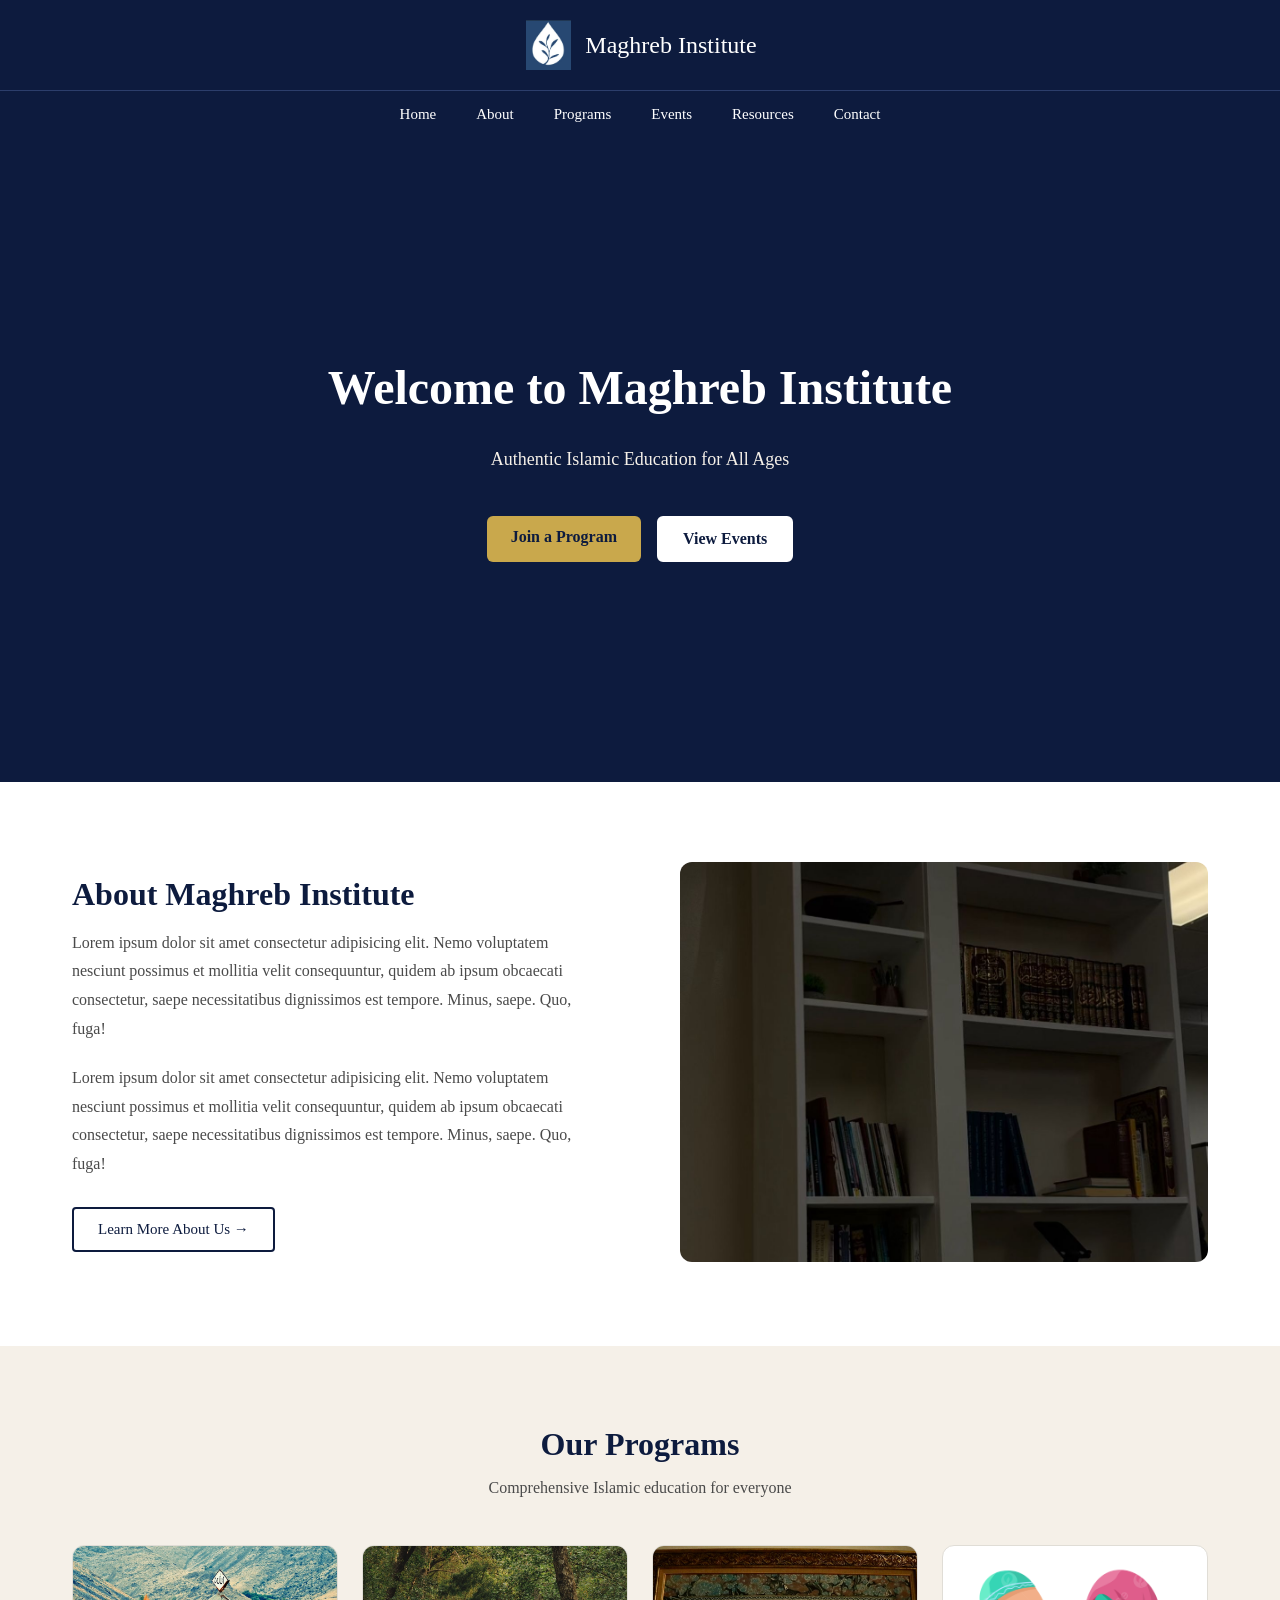
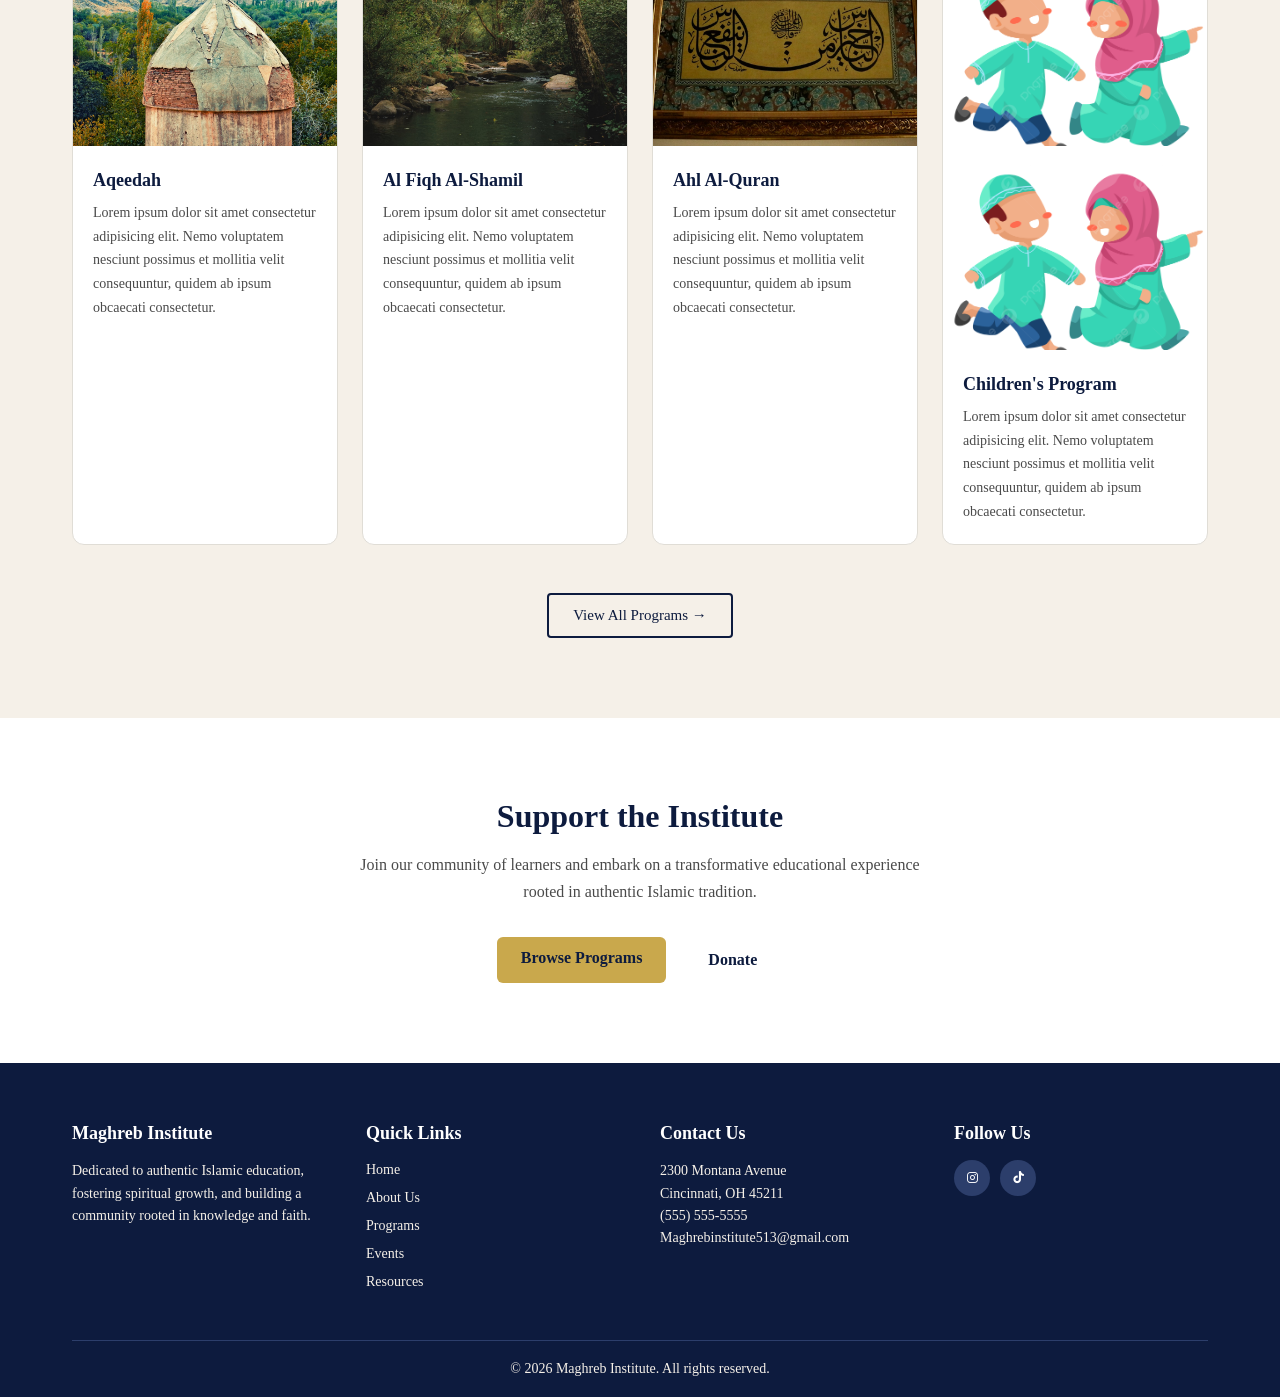
==== index.html @ 67eaa7a2 "Merge branch 'homepage' into main" ====
<!DOCTYPE html>
<html lang="en">
<head>
  <meta charset="UTF-8">
  <meta name="viewport" content="width=device-width, initial-scale=1.0">
  <title>Maghreb Institute</title>
  <link rel="stylesheet" href="css/style.css">
  <link rel="stylesheet" href="https://cdnjs.cloudflare.com/ajax/libs/font-awesome/6.5.0/css/all.min.css">
</head>
<body>
  <nav>
    <div class="nav-top">
      <img src="images/logo.png" alt="Maghreb Institute Logo">
      <span>Maghreb Institute</span>
    </div>

    <div class="nav-bottom">
      <ul class="nav-links">
        <li><a href="#">Home</a></li>
        <li><a href="#">About</a></li>
        <li><a href="#">Programs</a></li>
        <li><a href="#">Events</a></li>
        <li><a href="#">Resources</a></li>
        <li><a href="#">Contact</a></li>
        <!--<li><a href="#" class="nav-donate">Donate</a></li>-->
      </ul>
    </div>
  </nav>
  <section id="hero">
    <div class="hero-container">

      <h1>Welcome to Maghreb Institute</h1>

      <p>Authentic Islamic Education for All Ages</p>

      <div class="hero-buttons">
        <a href="#" class="btn-primary">Join a Program</a>
        <a href="#" class="btn-secondary">View Events</a>
      </div>

    </div>
  </section>
  <section id="about">
    <div class="container">
      <div class="about-content">

        <div class="about-text">
          <h2 class="section-title">About Maghreb Institute</h2>
          <p>Lorem ipsum dolor sit amet consectetur adipisicing elit. Nemo voluptatem nesciunt possimus et mollitia velit consequuntur, quidem ab ipsum obcaecati consectetur, saepe necessitatibus dignissimos est tempore. Minus, saepe. Quo, fuga!</p>

          <p>Lorem ipsum dolor sit amet consectetur adipisicing elit. Nemo voluptatem nesciunt possimus et mollitia velit consequuntur, quidem ab ipsum obcaecati consectetur, saepe necessitatibus dignissimos est tempore. Minus, saepe. Quo, fuga!</p>

          <a href="#" class="btn-outline">Learn More About Us &#8594;</a>
        </div>

        <div class="about-image">
          <img src="images/aboutmagh.jpg" alt="About Maghreb Institute">
        </div>
      </div>
    </div>
  </section>
  <section id="programs">
    <div class="container">

      <div class="section-header">
        <h2 class="section-title">Our Programs</h2>
        <p class="section-subtitle">Comprehensive Islamic education for everyone</p>
      </div>

      <div class="programs-grid">

        <div class="program-card">
          <img src="images/aqeedah.jpg" alt="Aqeeda">
          <div class="program-info">
            <h3>Aqeedah</h3>
            <p>Lorem ipsum dolor sit amet consectetur adipisicing elit. Nemo voluptatem nesciunt possimus et mollitia velit consequuntur, quidem ab ipsum obcaecati consectetur.</p>
          </div>
        </div>

        <div class="program-card">
          <img src="images/fiqh.jpg" alt="Al Fiqh Al Shamil">
          <div class="program-info">
            <h3>Al Fiqh Al-Shamil</h3>
            <p>Lorem ipsum dolor sit amet consectetur adipisicing elit. Nemo voluptatem nesciunt possimus et mollitia velit consequuntur, quidem ab ipsum obcaecati consectetur.</p>
          </div>
        </div>

        <div class="program-card">
          <img src="images/quran.jpg" alt="Ahl Al Quran">
          <div class="program-info">
            <h3>Ahl Al-Quran</h3>
            <p>Lorem ipsum dolor sit amet consectetur adipisicing elit. Nemo voluptatem nesciunt possimus et mollitia velit consequuntur, quidem ab ipsum obcaecati consectetur.</p>
          </div>
        </div>

        <div class="program-card">
          <img src="images/children.png" alt="Children's Program">
          <img src="images/children.jpg" alt="Children's Program">
          <div class="program-info">
            <h3>Children's Program</h3>
            <p>Lorem ipsum dolor sit amet consectetur adipisicing elit. Nemo voluptatem nesciunt possimus et mollitia velit consequuntur, quidem ab ipsum obcaecati consectetur.</p>
          </div>
        </div>

      </div>

      <div class="section-footer">
        <a href="#" class="btn-outline">View All Programs &#8594;</a>
      </div>
    </div>
  </section>
  <section id="cta">
    <div class="container">
      <h2>Support the Institute</h2>
      <p>Join our community of learners and embark on a transformative
        educational experience rooted in authentic Islamic tradition.</p>
      <div class="cta-buttons">
        <a href="#" class="btn-primary">Browse Programs</a>
        <a href="#" class="btn-secondary">Donate</a>
      </div>
    </div>
  </section>
  <footer>
      <div class="container">
        <div class="footer-grid">
          <div class="footer-col">
            <h3>Maghreb Institute</h3>
            <p>Dedicated to authentic Islamic education, fostering
            spiritual growth, and building a community rooted in
            knowledge and faith.</p>
          </div>
          <div class="footer-col">
            <h3>Quick Links</h3>
            <ul>
              <li><a href="#">Home</a></li>
              <li><a href="#">About Us</a></li>
              <li><a href="#">Programs</a></li>
              <li><a href="#">Events</a></li>
              <li><a href="#">Resources</a></li>
            </ul>
          </div>
          <div class="footer-col">
            <h3>Contact Us</h3>
            <p>2300 Montana Avenue<br>Cincinnati, OH 45211</p>
            <p>(555) 555-5555</p>
            <p>Maghrebinstitute513@gmail.com</p>
          </div>
          <div class="footer-col">
            <h3>Follow Us</h3>
            <div class="social-links">
              <a href="https://www.instagram.com/maghrebinstitute" target="_blank">
                <i class="fa-brands fa-instagram"></i>
              </a>
              <a href="https://www.tiktok.com/@maghrib.institute" target="_blank">
                <i class="fa-brands fa-tiktok"></i>
              </a>
            </div>
          </div>
        </div>
        <div class="footer-bottom">
          <p>© 2026 Maghreb Institute. All rights reserved.</p>
        </div>
      </div>
    </footer>


</body>
</html>
---- css/style.css ----
:root {
    --navy:  #0D1B3E;
    --navy-mid: #2C3E6B;
    --gold: #C9A84C;
    --cream: #F5F0E8;
    --white: #FFFFFF;
    --text: #4A4A4A;
}
/* ── General Reset ── */
* {
    margin: 0;
    padding: 0;
    box-sizing: border-box;
}

body {
    margin: 0;
    font-family: Georgia, serif;
    background-color: var(--cream);
    color: var(--text);
}

/* ── Nav Bar ── */
nav {
    background-color: var(--navy);
    padding: 20px 0 0 0;
    text-align: center;
}

.nav-top {
    display: flex;
    align-items: center;
    justify-content: center;
    gap: 12px;
    margin-bottom: 20px;
}

.nav-top img {
    height: 50px;
    width: 50px;
    object-fit: contain;
}

.nav-top span {
    color: var(--white);
    font-size: 24px;
}

.nav-bottom {
    border-top: 1px solid var(--navy-mid);
    padding: 14px 0;
}

.nav-links {
    list-style: none;
    display: flex;
    justify-content: center;
    gap: 40px;
}

.nav-links a {
    color: var(--white);
    text-decoration: none;
    font-size: 15px;
}

/* ── Hero Section ── */
#hero {
    background-color: var(--navy);
    padding: 220px 32px;
    text-align: center;
}

.hero-container {
    max-width: 700px;
    margin: 0 auto;
}

#hero h1 {
    color: var(--white);
    font-size: 48px;
    margin-bottom: 24px;
    line-height: 1.3;
}

#hero p {
    color: var(--cream);
    font-size: 18px;
    line-height: 1.8;
    margin-bottom: 40px;
}

.hero-buttons {
    display: flex;
    justify-content: center;
    gap: 16px;
}

.btn-primary {
    background-color: var(--gold);
    color: var(--navy);
    padding: 14px 32px;
    text-decoration: none;
    font-size: 16px;
    font-weight: bold;
}

.btn-secondary {
    background-color: transparent;
    color: var(--white);
    padding: 14px 32px;
    text-decoration: none;
    font-size: 16px;
    border: 2px solid var(--white);
}
/* ── Reusable ── */
.container {
    max-width: 1200px;
    margin: 0 auto;
    padding: 0 32px;
}

.section-title {
    color: var(--navy);
    font-size: 32px;
    margin-bottom: 16px;
}

/* ── About Section ── */
#about {
    background-color: var(--white);
    padding: 80px 0;
}

.about-content {
    display: flex;
    align-items: center;
    gap: 80px;
}

.about-text {
    flex: 1;
}

.about-text p {
    font-size: 16px;
    line-height: 1.8;
    margin-bottom: 20px;
    color: var(--text);
}

.about-image {
    flex: 1;
}

.about-image img {
    width: 100%;
    height: 400px;
    object-fit: cover;
    border-radius: 12px;
}

.btn-outline {
    display: inline-block;
    border: 2px solid var(--navy);
    color: var(--navy);
    padding: 12px 24px;
    text-decoration: none;
    font-size: 15px;
    border-radius: 4px;
    margin-top: 8px;
}

/* ── Programs Section ── */
#programs {
    background-color: var(--cream);
    padding: 80px 0;
}

.section-header {
    text-align: center;
    margin-bottom: 48px;
}

.section-subtitle {
    color: var(--text);
    font-size: 16px;
    margin-top: 8px;
}

.programs-grid {
    display: grid;
    grid-template-columns: repeat(4, 1fr);
    gap: 24px;
}

.program-card {
    background-color: var(--white);
    border-radius: 12px;
    overflow: hidden;
    border: 1px solid #e0ddd6;
}

.program-card img {
    width: 100%;
    height: 200px;
    object-fit: cover;
}

.program-info {
    padding: 20px;
}

.program-info h3 {
    color: var(--navy);
    font-size: 18px;
    margin-bottom: 10px;
}

.program-info p {
    color: var(--text);
    font-size: 14px;
    line-height: 1.7;
}

.section-footer {
    text-align: center;
    margin-top: 40px;
}

/* ── CTA Section ── */
#cta {
    background-color: var(--white);
    text-align: center;
    padding: 80px 20px;
}

#cta h2 {
    color: var(--navy);
    font-size: 32px;
    margin-bottom: 16px;
}

#cta p {
    color: var(--text);
    max-width: 600px;
    margin: 0 auto 32px;
    line-height: 1.7;
    font-size: 16px;
}

.cta-buttons {
    display: flex;
    justify-content: center;
    gap: 16px;
}

/* Buttons */
.btn-primary {
    background-color: var(--gold);
    color: var(--navy);
    padding: 12px 24px;
    text-decoration: none;
    border-radius: 6px;
    font-weight: bold;
}

.btn-secondary {
    background-color: var(--white);
    color: var(--navy);
    padding: 12px 24px;
    text-decoration: none;
    border-radius: 6px;
    font-weight: bold;
}
/* ── Footer ── */
footer {
    background-color: var(--navy);
    color: var(--cream);
    padding: 60px 20px 20px;
}

.footer-grid {
    display: grid;
    grid-template-columns: repeat(4, 1fr);
    gap: 40px;
}

.footer-col h3 {
    color: var(--white);
    margin-bottom: 16px;
    font-size: 18px;
}

.footer-col p {
    font-size: 14px;
    line-height: 1.6;
}

.footer-col ul {
    list-style: none;
    padding: 0;
}

.footer-col ul li {
    margin-bottom: 10px;
}

.footer-col ul li a {
    color: var(--cream);
    text-decoration: none;
    font-size: 14px;
}

.footer-col ul li a:hover {
    color: var(--gold);
}

.social-links {
    display: flex;
    gap: 10px;
}

.social-links a {
    display: inline-flex;
    align-items: center;
    justify-content: center;
    width: 36px;
    height: 36px;
    background-color: var(--navy-mid);
    color: var(--white);
    border-radius: 50%;
    text-decoration: none;
    font-size: 12px;
}

.social-links a:hover {
    background-color: var(--gold);
    color: var(--navy);
}

.footer-bottom {
    border-top: 1px solid var(--navy-mid);
    margin-top: 40px;
    padding-top: 20px;
    text-align: center;
    font-size: 14px;
    color: var(--cream);
}
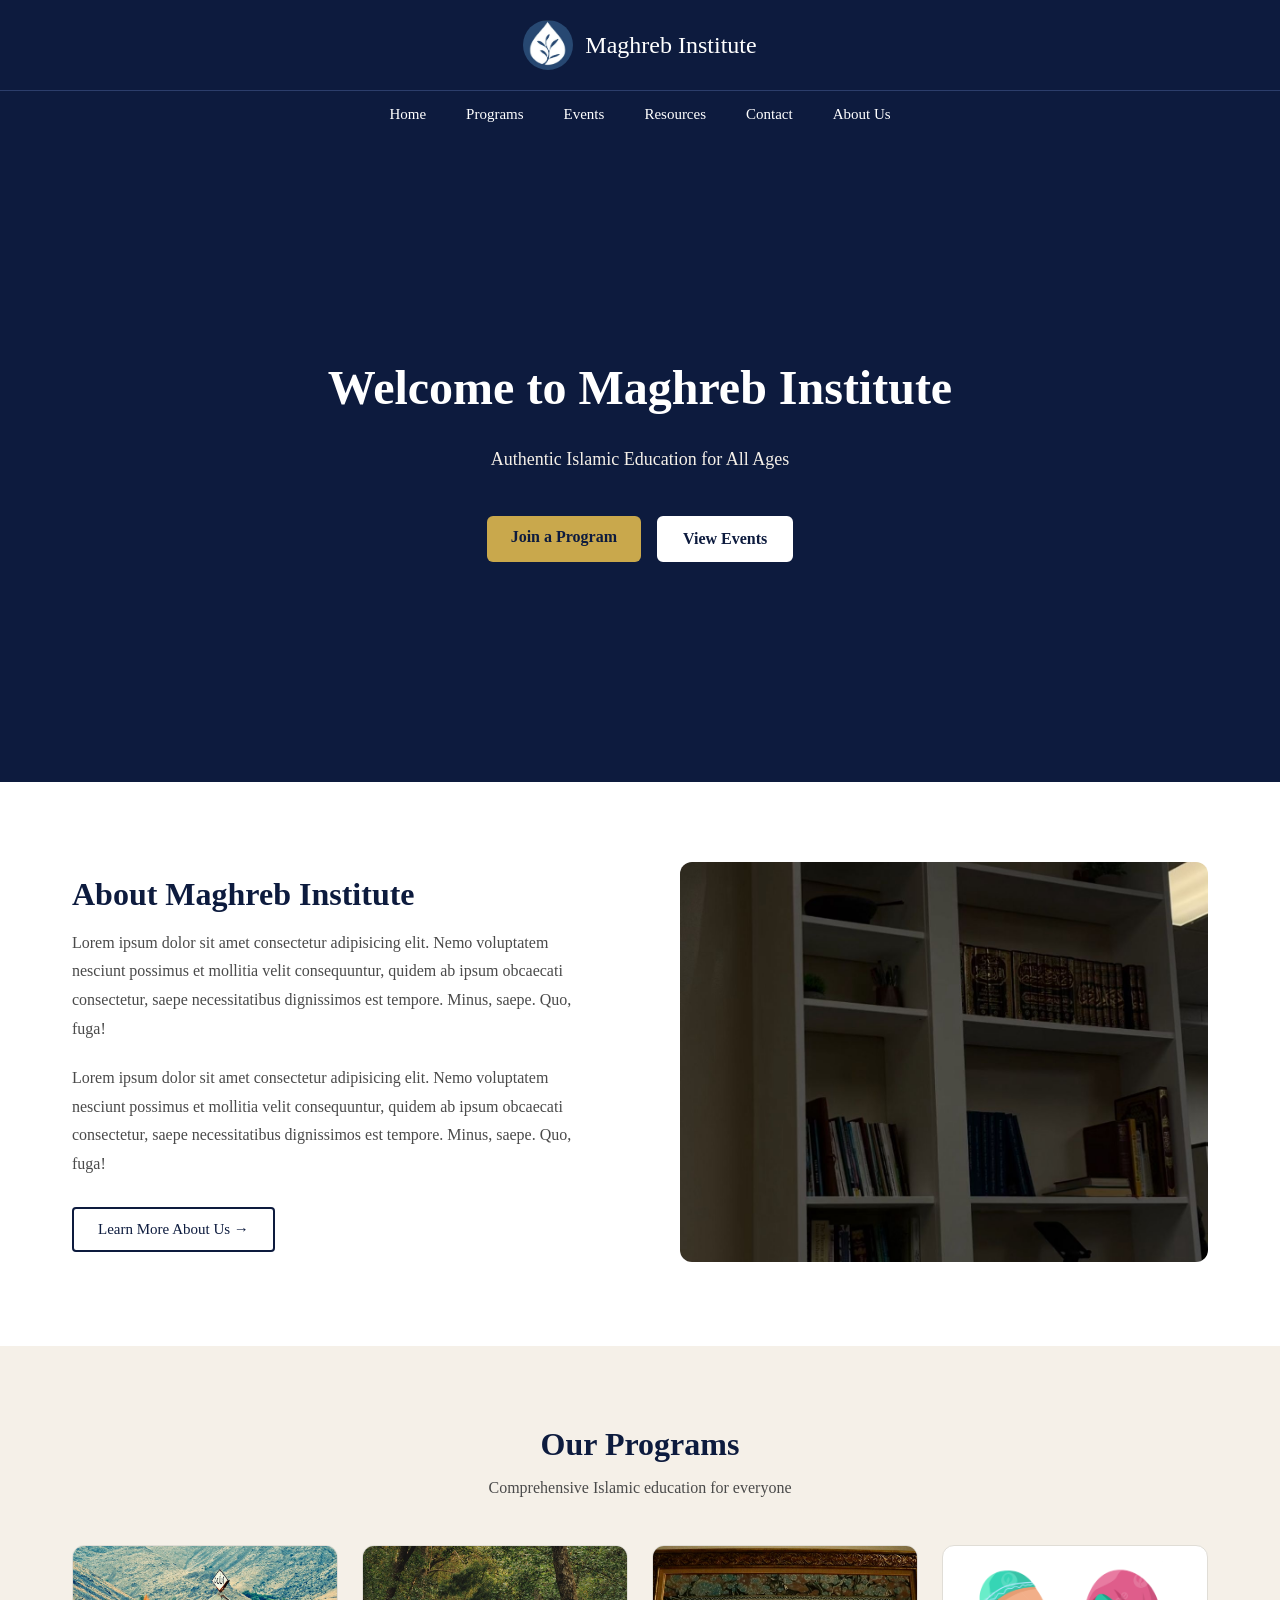
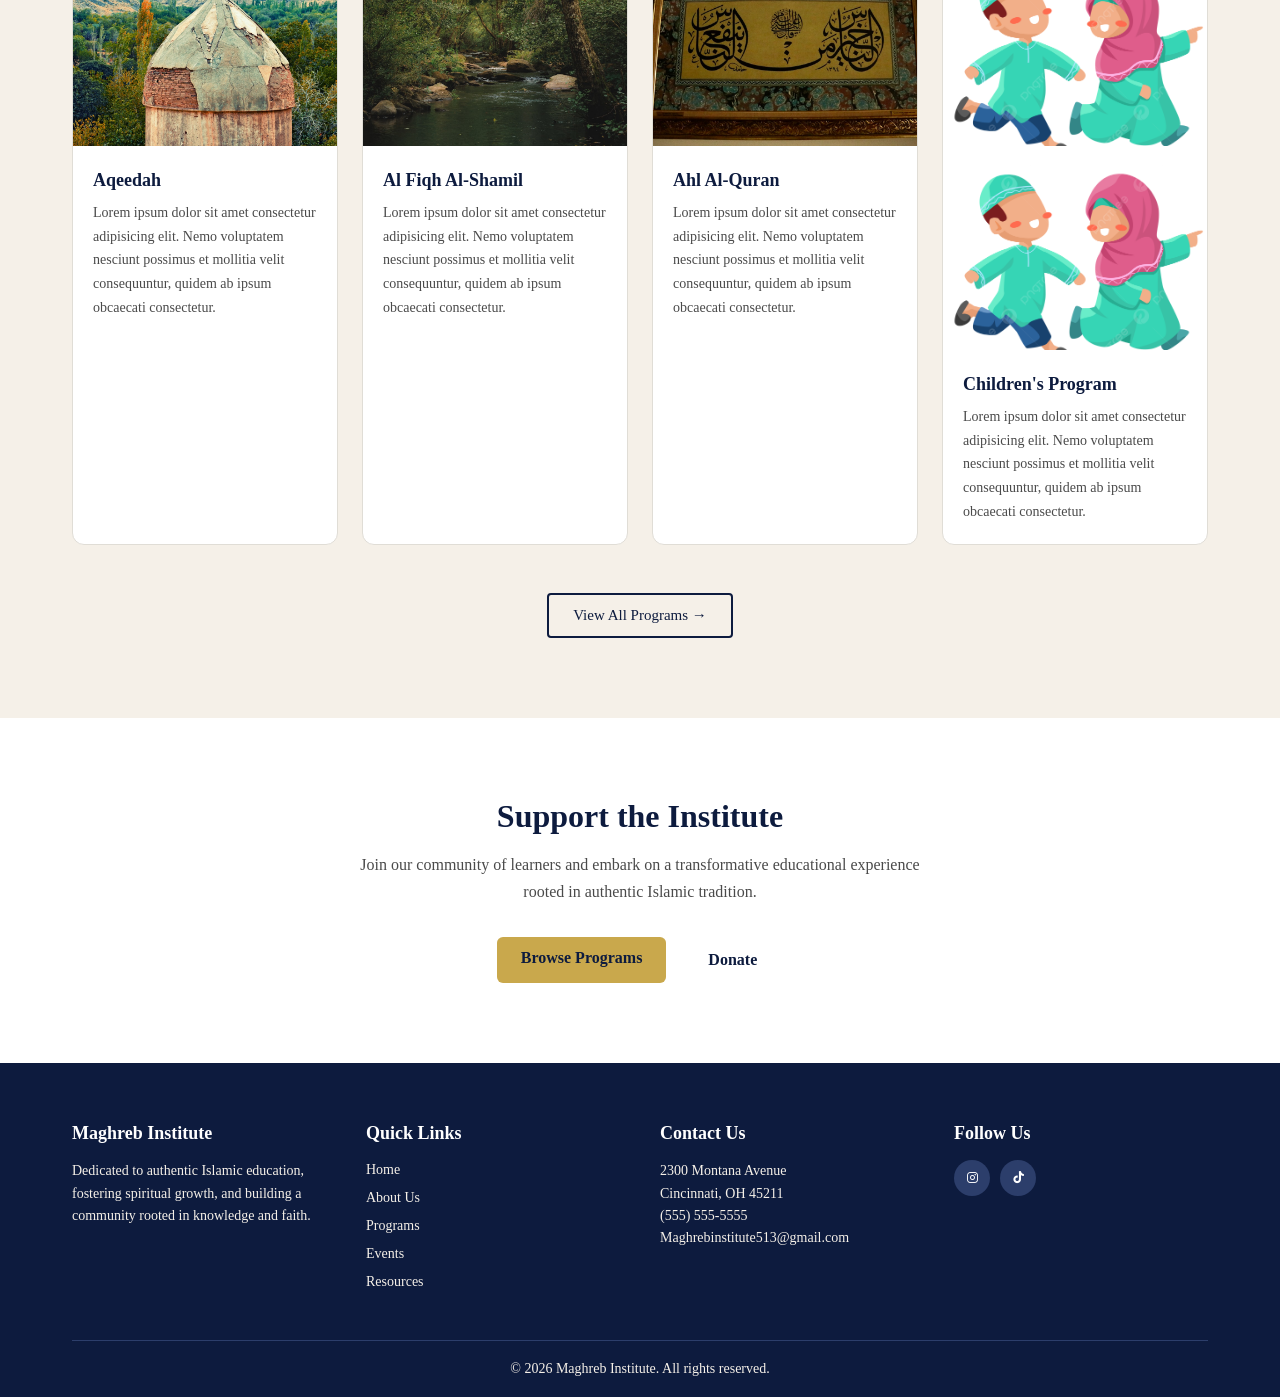
==== commit 87270ca2: "Added the about page" ====
--- a/index.html
+++ b/index.html
@@ -16,12 +16,12 @@
 
     <div class="nav-bottom">
       <ul class="nav-links">
-        <li><a href="#">Home</a></li>
-        <li><a href="#">About</a></li>
+        <li><a href="index.html">Home</a></li>
         <li><a href="#">Programs</a></li>
         <li><a href="#">Events</a></li>
         <li><a href="#">Resources</a></li>
         <li><a href="#">Contact</a></li>
+        <li><a href="about.html">About Us</a></li>
         <!--<li><a href="#" class="nav-donate">Donate</a></li>-->
       </ul>
     </div>
@@ -50,7 +50,7 @@
 
           <p>Lorem ipsum dolor sit amet consectetur adipisicing elit. Nemo voluptatem nesciunt possimus et mollitia velit consequuntur, quidem ab ipsum obcaecati consectetur, saepe necessitatibus dignissimos est tempore. Minus, saepe. Quo, fuga!</p>
 
-          <a href="#" class="btn-outline">Learn More About Us &#8594;</a>
+          <a href="about.html" class="btn-outline">Learn More About Us &#8594;</a>
         </div>
 
         <div class="about-image">
--- a/css/style.css
+++ b/css/style.css
@@ -38,7 +38,7 @@
 .nav-top img {
     height: 50px;
     width: 50px;
-    object-fit: contain;
+    border-radius: 50%; 
 }
 
 .nav-top span {
@@ -346,4 +346,134 @@
     text-align: center;
     font-size: 14px;
     color: var(--cream);
+}
+
+/* Have the logo centered in the about section */
+.center-logo {
+  display: block;
+  margin-left: auto;
+  margin-right: auto;
+  width: 50%;
+  border-radius: 50%;
+  width: 150px;
+  height: 150px; 
+}
+
+
+/* ── subhero About Section ── */
+#subhero {
+    background-color: var(--navy);
+    padding: 40px;
+    text-align: center;
+}
+
+.subhero-container {
+    max-width: 700px;
+    margin: 0 auto;
+}
+
+#subhero h1 {
+    color: var(--white);
+    font-size: 48px;
+    margin-bottom: 24px;
+    line-height: 1.3;
+}
+
+#subhero p {
+    color: var(--cream);
+    font-size: 18px;
+    line-height: 1.8;
+    margin-bottom: 40px;
+}
+
+/* photo collage*/
+
+.collage {
+  max-width: 800px;
+  margin-inline: auto;
+  display: grid;
+  gap: 0.5rem;
+  grid-template-rows: repeat(5, 1fr);
+  grid-template-columns: repeat(8, 1fr);
+
+  grid-template-areas:
+    "..   two two    two    three  four ..    .."
+    "one  two two    two    five   five six   .."
+    "..   two two    two    five   five seven eight"
+    "nine ten eleven eleven twelve ..   ..    .."
+    "..   ..  eleven eleven ..     ..   ..    ..";
+}
+
+.collage > div {
+  overflow: hidden;
+  border-radius: 0.5rem;
+}
+
+.collage img {
+  width: 100%;
+  aspect-ratio: 1;
+  display: block;
+  object-fit: cover;
+  transition: all 0.5s ease-in-out;
+}
+
+.collage img:hover {
+  scale: 1.15;
+  rotate: 3deg;
+}
+
+.collage :nth-child(1) {
+  grid-area: one;
+}
+
+.collage :nth-child(2) {
+  grid-area: two;
+}
+
+.collage :nth-child(3) {
+  grid-area: three;
+}
+
+.collage :nth-child(4) {
+  grid-area: four;
+  background-color: #ffecc3;
+  border-bottom-right-radius: 100%;
+}
+
+.collage :nth-child(5) {
+  grid-area: five;
+}
+
+.collage :nth-child(6) {
+  grid-area: six;
+  background-color: #ccf0ee;
+  border-top-right-radius: 100%;
+}
+
+.collage :nth-child(7) {
+  grid-area: seven;
+}
+
+.collage :nth-child(8) {
+  grid-area: eight;
+  background-color: #cdd7f0;
+  border-radius: 100%;
+}
+
+.collage :nth-child(9) {
+  grid-area: nine;
+  background-color: #ffdce0;
+  border-top-left-radius: 100%;
+}
+
+.collage :nth-child(10) {
+  grid-area: ten;
+}
+
+.collage :nth-child(11) {
+  grid-area: eleven;
+}
+
+.collage :nth-child(12) {
+  grid-area: twelve;
 }
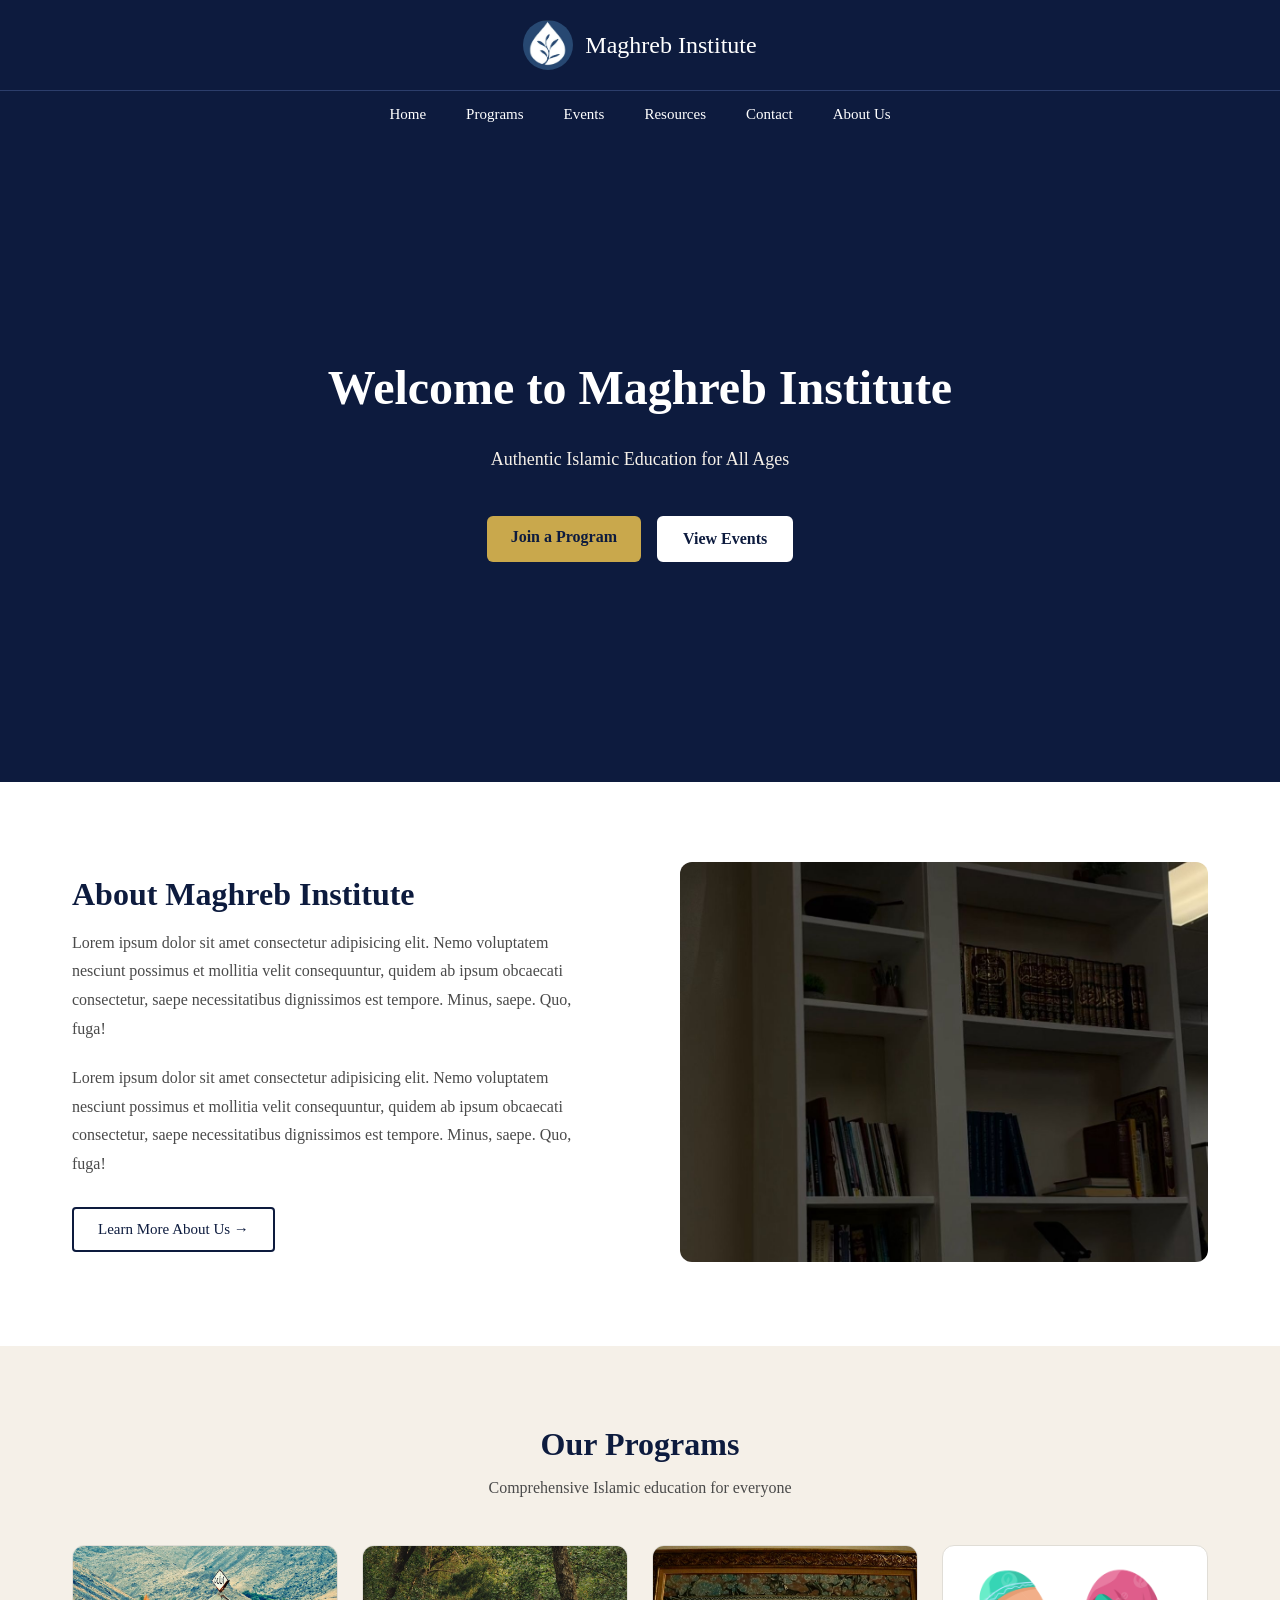
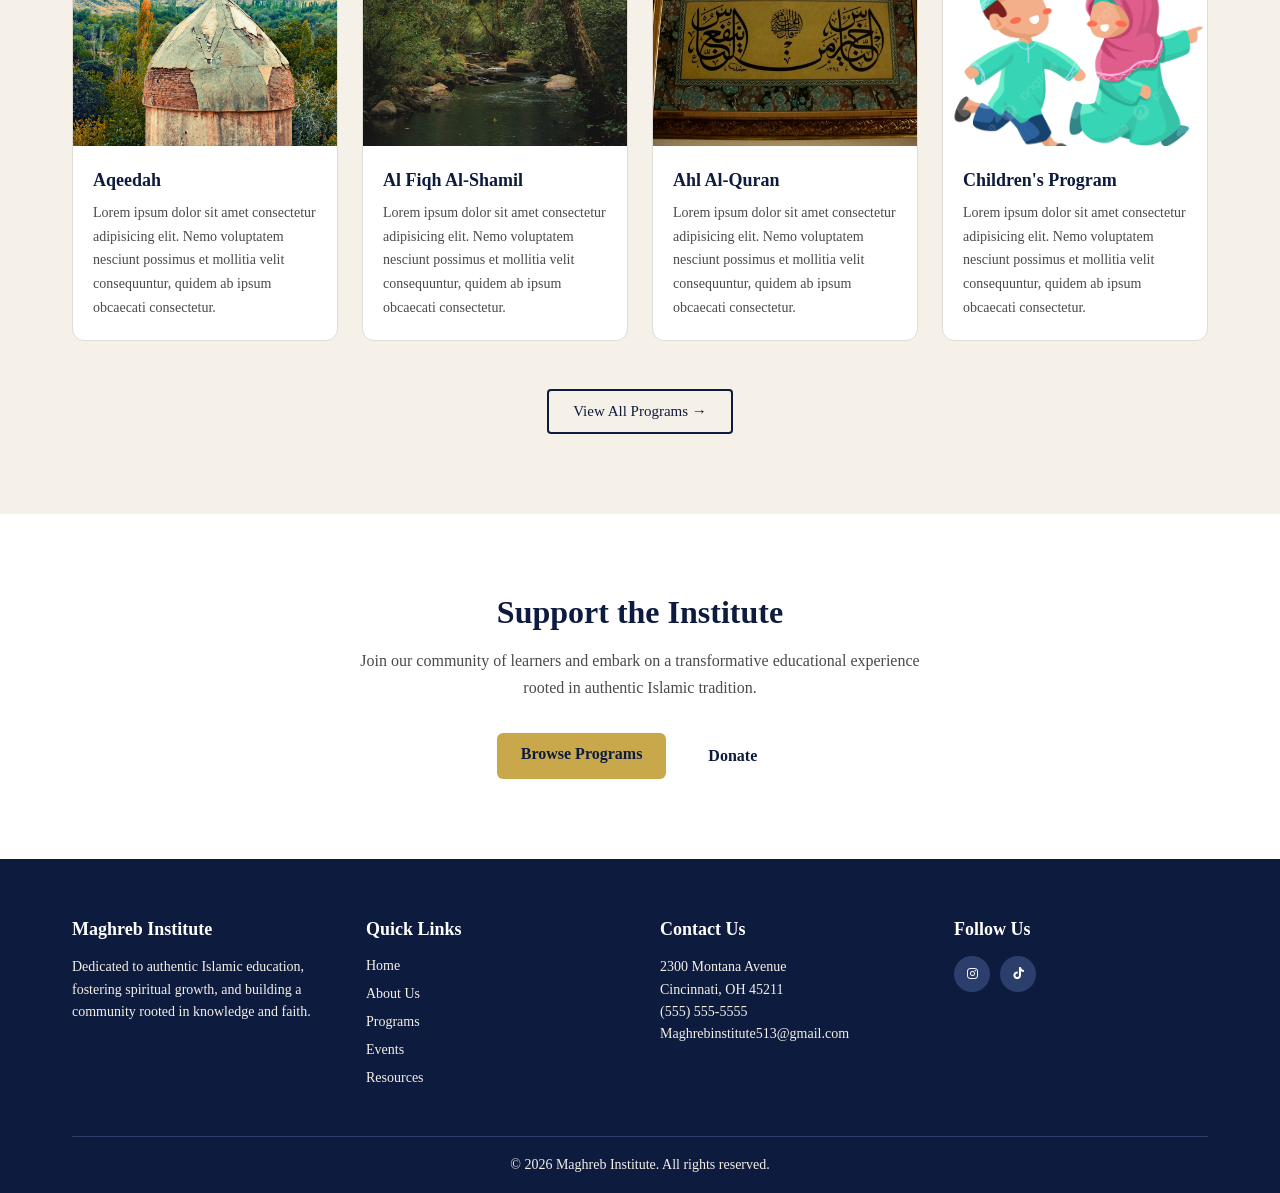
==== commit e8b05a9c: "Update index.html" ====
--- a/index.html
+++ b/index.html
@@ -94,7 +94,6 @@
         </div>
 
         <div class="program-card">
-          <img src="images/children.png" alt="Children's Program">
           <img src="images/children.jpg" alt="Children's Program">
           <div class="program-info">
             <h3>Children's Program</h3>
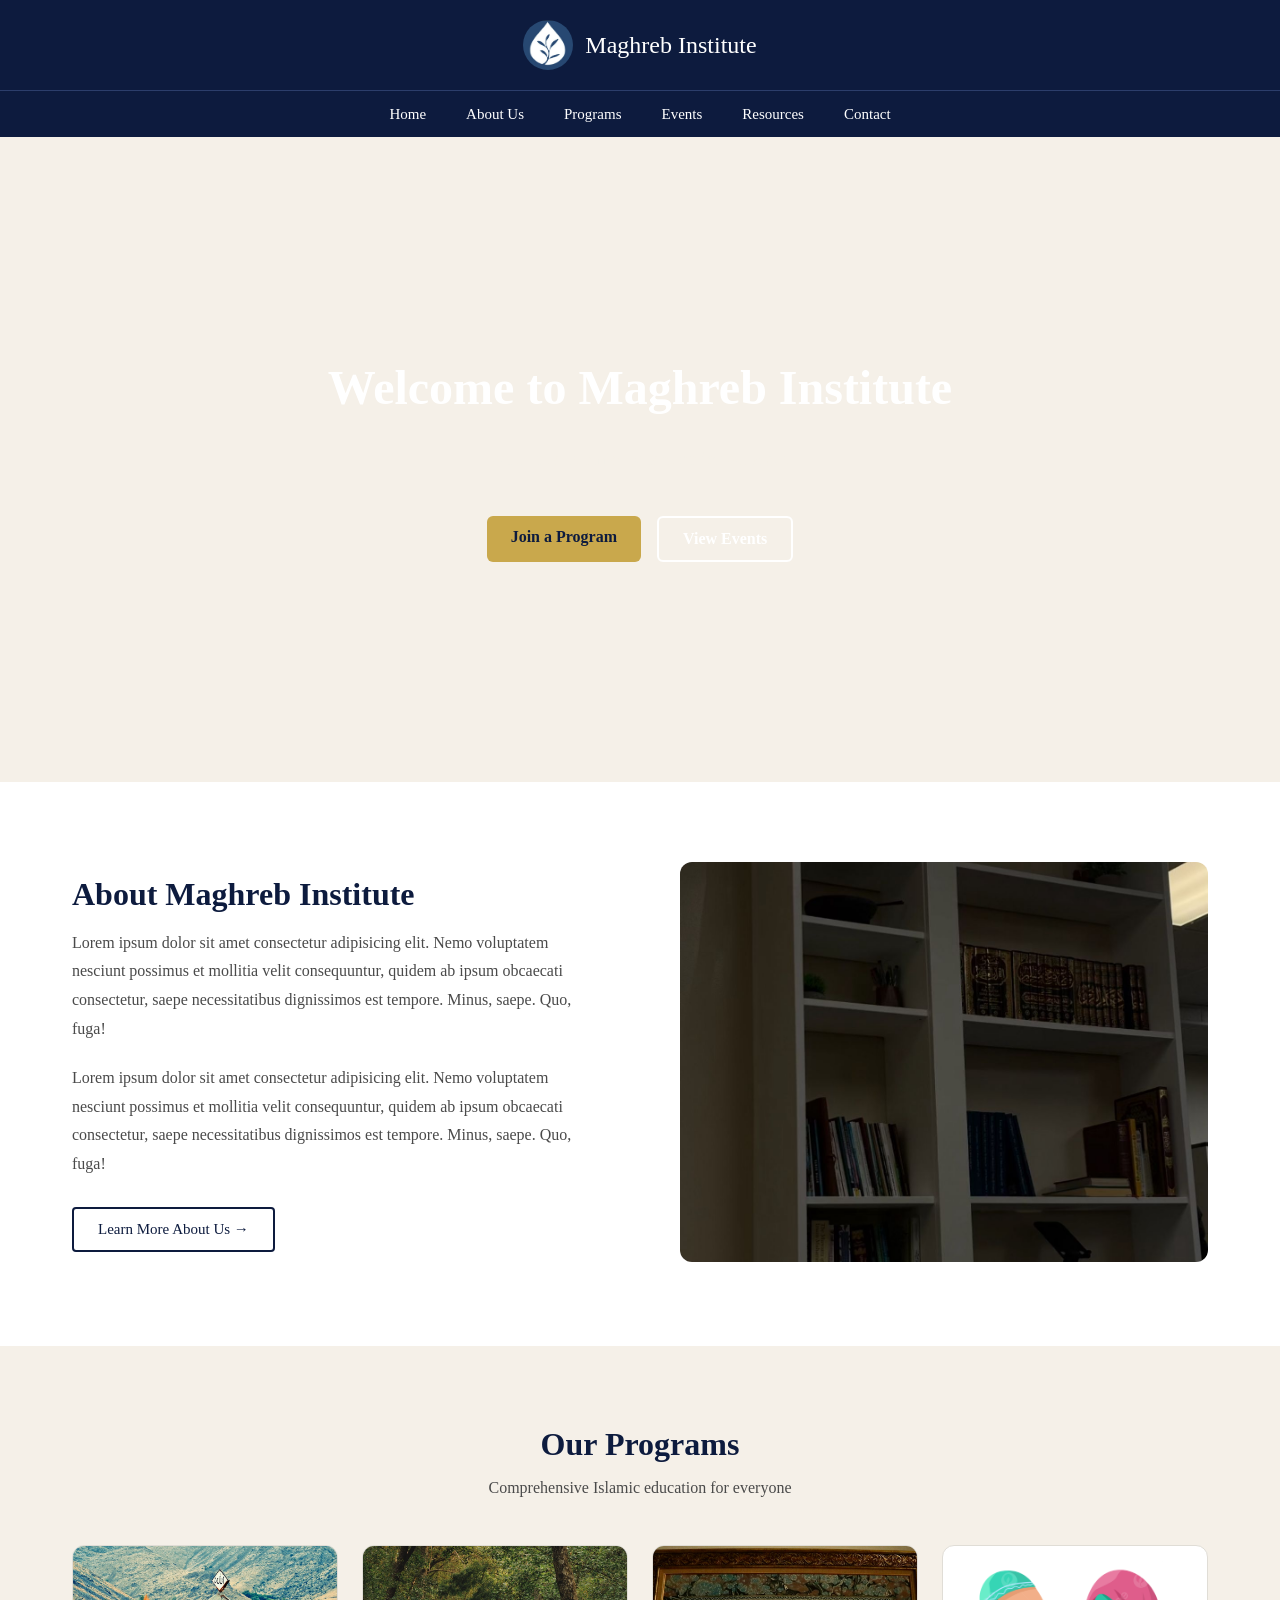
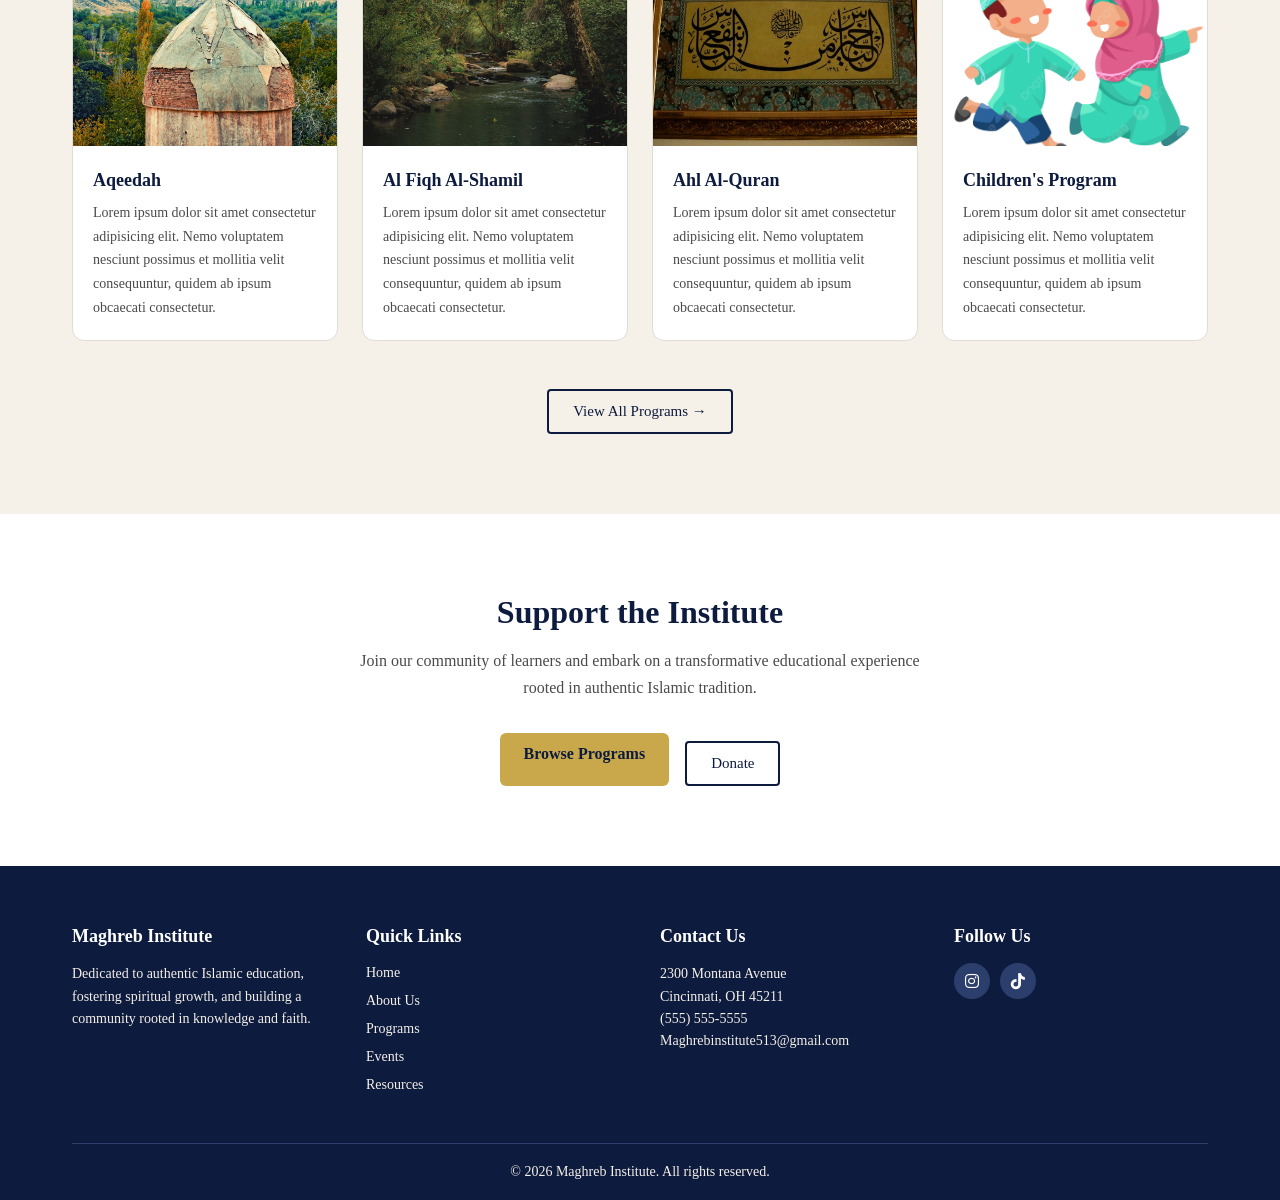
==== commit 16bd0d3b: "Maghreb Institute website" ====
--- a/index.html
+++ b/index.html
@@ -17,11 +17,11 @@
     <div class="nav-bottom">
       <ul class="nav-links">
         <li><a href="index.html">Home</a></li>
-        <li><a href="#">Programs</a></li>
+        <li><a href="about.html">About Us</a></li>
+        <li><a href="programs.html">Programs</a></li>
         <li><a href="#">Events</a></li>
         <li><a href="#">Resources</a></li>
-        <li><a href="#">Contact</a></li>
-        <li><a href="about.html">About Us</a></li>
+        <li><a href="contact.html">Contact</a></li>
         <!--<li><a href="#" class="nav-donate">Donate</a></li>-->
       </ul>
     </div>
@@ -50,7 +50,7 @@
 
           <p>Lorem ipsum dolor sit amet consectetur adipisicing elit. Nemo voluptatem nesciunt possimus et mollitia velit consequuntur, quidem ab ipsum obcaecati consectetur, saepe necessitatibus dignissimos est tempore. Minus, saepe. Quo, fuga!</p>
 
-          <a href="about.html" class="btn-outline">Learn More About Us &#8594;</a>
+          <a href="#" class="btn-outline">Learn More About Us &#8594;</a>
         </div>
 
         <div class="about-image">
@@ -86,7 +86,7 @@
         </div>
 
         <div class="program-card">
-          <img src="images/quran.jpg" alt="Ahl Al Quran">
+          <img src="images/quran.jpg" alt="Ahl Ul Quran">
           <div class="program-info">
             <h3>Ahl Al-Quran</h3>
             <p>Lorem ipsum dolor sit amet consectetur adipisicing elit. Nemo voluptatem nesciunt possimus et mollitia velit consequuntur, quidem ab ipsum obcaecati consectetur.</p>
@@ -115,53 +115,53 @@
         educational experience rooted in authentic Islamic tradition.</p>
       <div class="cta-buttons">
         <a href="#" class="btn-primary">Browse Programs</a>
-        <a href="#" class="btn-secondary">Donate</a>
+        <a href="#" class="btn-outline">Donate</a>
       </div>
     </div>
   </section>
   <footer>
-      <div class="container">
-        <div class="footer-grid">
-          <div class="footer-col">
-            <h3>Maghreb Institute</h3>
-            <p>Dedicated to authentic Islamic education, fostering
+    <div class="container">
+      <div class="footer-grid">
+        <div class="footer-col">
+          <h3>Maghreb Institute</h3>
+          <p>Dedicated to authentic Islamic education, fostering
             spiritual growth, and building a community rooted in
             knowledge and faith.</p>
-          </div>
-          <div class="footer-col">
-            <h3>Quick Links</h3>
-            <ul>
-              <li><a href="#">Home</a></li>
-              <li><a href="#">About Us</a></li>
-              <li><a href="#">Programs</a></li>
-              <li><a href="#">Events</a></li>
-              <li><a href="#">Resources</a></li>
-            </ul>
-          </div>
-          <div class="footer-col">
-            <h3>Contact Us</h3>
-            <p>2300 Montana Avenue<br>Cincinnati, OH 45211</p>
-            <p>(555) 555-5555</p>
-            <p>Maghrebinstitute513@gmail.com</p>
-          </div>
-          <div class="footer-col">
-            <h3>Follow Us</h3>
-            <div class="social-links">
-              <a href="https://www.instagram.com/maghrebinstitute" target="_blank">
-                <i class="fa-brands fa-instagram"></i>
-              </a>
-              <a href="https://www.tiktok.com/@maghrib.institute" target="_blank">
-                <i class="fa-brands fa-tiktok"></i>
-              </a>
-            </div>
+        </div>
+        <div class="footer-col">
+          <h3>Quick Links</h3>
+          <ul>
+            <li><a href="index.html">Home</a></li>
+            <li><a href="about.html">About Us</a></li>
+            <li><a href="programs.html">Programs</a></li>
+            <li><a href="#">Events</a></li>
+            <li><a href="#">Resources</a></li>
+          </ul>
+        </div>
+        <div class="footer-col">
+          <h3>Contact Us</h3>
+          <p>2300 Montana Avenue<br>Cincinnati, OH 45211</p>
+          <p>(555) 555-5555</p>
+          <p>Maghrebinstitute513@gmail.com</p>
+        </div>
+        <div class="footer-col">
+          <h3>Follow Us</h3>
+          <div class="social-links">
+            <a href="https://www.instagram.com/maghrebinstitute" target="_blank">
+              <i class="fa-brands fa-instagram"></i>
+            </a>
+            <a href="https://www.tiktok.com/@maghrib.institute" target="_blank">
+              <i class="fa-brands fa-tiktok"></i>
+            </a>
           </div>
         </div>
-        <div class="footer-bottom">
-          <p>© 2026 Maghreb Institute. All rights reserved.</p>
-        </div>
       </div>
-    </footer>
+      <div class="footer-bottom">
+        <p>© 2026 Maghreb Institute. All rights reserved.</p>
+      </div>
+    </div>
+  </footer>
 
 
 </body>
-</html>
+</html>
--- a/css/style.css
+++ b/css/style.css
@@ -1,12 +1,12 @@
 :root {
-    --navy:  #0D1B3E;
+    --navy: #0D1B3E;
     --navy-mid: #2C3E6B;
     --gold: #C9A84C;
     --cream: #F5F0E8;
     --white: #FFFFFF;
     --text: #4A4A4A;
 }
-/* ── General Reset ── */
+
 * {
     margin: 0;
     padding: 0;
@@ -14,10 +14,70 @@
 }
 
 body {
-    margin: 0;
     font-family: Georgia, serif;
     background-color: var(--cream);
     color: var(--text);
+}
+
+/* ── Reusable ── */
+.container {
+    max-width: 1200px;
+    margin: 0 auto;
+    padding: 0 32px;
+}
+
+.section-title {
+    color: var(--navy);
+    font-size: 32px;
+    margin-bottom: 16px;
+}
+
+.section-header {
+    text-align: center;
+    margin-bottom: 48px;
+}
+
+.section-subtitle {
+    color: var(--text);
+    font-size: 16px;
+    margin-top: 8px;
+}
+
+.section-footer {
+    text-align: center;
+    margin-top: 40px;
+}
+
+.btn-primary {
+    background-color: var(--gold);
+    color: var(--navy);
+    padding: 12px 24px;
+    text-decoration: none;
+    border-radius: 6px;
+    font-weight: bold;
+    display: inline-block;
+}
+
+.btn-secondary {
+    background-color: transparent;
+    color: var(--white);
+    padding: 12px 24px;
+    text-decoration: none;
+    border-radius: 6px;
+    font-weight: bold;
+    border: 2px solid var(--white);
+    display: inline-block;
+}
+
+.btn-outline {
+    display: inline-block;
+    border: 2px solid var(--navy);
+    color: var(--navy);
+    padding: 12px 24px;
+    text-decoration: none;
+    font-size: 15px;
+    border-radius: 4px;
+    margin-top: 8px;
 }
 
 /* ── Nav Bar ── */
@@ -38,7 +98,7 @@
 .nav-top img {
     height: 50px;
     width: 50px;
-    border-radius: 50%; 
+    border-radius: 50%;
 }
 
 .nav-top span {
@@ -48,13 +108,16 @@
 
 .nav-bottom {
     border-top: 1px solid var(--navy-mid);
-    padding: 14px 0;
+    padding: 14px 32px;
+    display: flex;
+    align-items: center;
+    justify-content: center;
+    gap: 60px;
 }
 
 .nav-links {
     list-style: none;
     display: flex;
-    justify-content: center;
     gap: 40px;
 }
 
@@ -64,9 +127,23 @@
     font-size: 15px;
 }
 
+.nav-donate {
+    background-color: var(--gold);
+    color: var(--navy);
+    padding: 8px 22px;
+    text-decoration: none;
+    font-size: 15px;
+    font-weight: bold;
+}
+
 /* ── Hero Section ── */
 #hero {
-    background-color: var(--navy);
+    background-image: url('../images/exampl1.jpg');
+    background-size: cover;
+    background-position: center;
+    padding: 120px 32px;
+    text-align: center;
+    position: relative;
     padding: 220px 32px;
     text-align: center;
 }
@@ -96,36 +173,6 @@
     gap: 16px;
 }
 
-.btn-primary {
-    background-color: var(--gold);
-    color: var(--navy);
-    padding: 14px 32px;
-    text-decoration: none;
-    font-size: 16px;
-    font-weight: bold;
-}
-
-.btn-secondary {
-    background-color: transparent;
-    color: var(--white);
-    padding: 14px 32px;
-    text-decoration: none;
-    font-size: 16px;
-    border: 2px solid var(--white);
-}
-/* ── Reusable ── */
-.container {
-    max-width: 1200px;
-    margin: 0 auto;
-    padding: 0 32px;
-}
-
-.section-title {
-    color: var(--navy);
-    font-size: 32px;
-    margin-bottom: 16px;
-}
-
 /* ── About Section ── */
 #about {
     background-color: var(--white);
@@ -160,32 +207,88 @@
     border-radius: 12px;
 }
 
-.btn-outline {
-    display: inline-block;
-    border: 2px solid var(--navy);
-    color: var(--navy);
-    padding: 12px 24px;
-    text-decoration: none;
-    font-size: 15px;
-    border-radius: 4px;
-    margin-top: 8px;
-}
-
-/* ── Programs Section ── */
+.center-logo {
+    display: block;
+    margin-left: auto;
+    margin-right: auto;
+    border-radius: 50%;
+    width: 150px;
+    height: 150px;
+}
+
+/* ── subhero About Section ── */
+#subhero {
+    background-color: var(--navy);
+    padding: 40px;
+    text-align: center;
+}
+
+.subhero-container {
+    max-width: 700px;
+    margin: 0 auto;
+}
+
+#subhero h1 {
+    color: var(--white);
+    font-size: 48px;
+    margin-bottom: 24px;
+    line-height: 1.3;
+}
+
+#subhero p {
+    color: var(--cream);
+    font-size: 18px;
+    line-height: 1.8;
+    margin-bottom: 40px;
+}
+
+/* ── Photo Collage ── */
+.collage {
+    max-width: 800px;
+    margin-inline: auto;
+    display: grid;
+    gap: 0.5rem;
+    grid-template-rows: repeat(5, 1fr);
+    grid-template-columns: repeat(8, 1fr);
+    grid-template-areas:
+        "..   two two    two    three  four ..    .."
+        "one  two two    two    five   five six   .."
+        "..   two two    two    five   five seven eight"
+        "nine ten eleven eleven twelve ..   ..    .."
+        "..   ..  eleven eleven ..     ..   ..    ..";
+}
+
+.collage > div {
+    overflow: hidden;
+    border-radius: 0.5rem;
+}
+
+.collage img {
+    width: 100%;
+    aspect-ratio: 1;
+    display: block;
+    object-fit: cover;
+    transition: all 0.5s ease-in-out;
+}
+
+.collage img:hover { scale: 1.15; rotate: 3deg; }
+.collage :nth-child(1) { grid-area: one; }
+.collage :nth-child(2) { grid-area: two; }
+.collage :nth-child(3) { grid-area: three; }
+.collage :nth-child(4) { grid-area: four; background-color: #ffecc3; border-bottom-right-radius: 100%; }
+.collage :nth-child(5) { grid-area: five; }
+.collage :nth-child(6) { grid-area: six; background-color: #ccf0ee; border-top-right-radius: 100%; }
+.collage :nth-child(7) { grid-area: seven; }
+.collage :nth-child(8) { grid-area: eight; background-color: #cdd7f0; border-radius: 100%; }
+.collage :nth-child(9) { grid-area: nine; background-color: #ffdce0; border-top-left-radius: 100%; }
+.collage :nth-child(10) { grid-area: ten; }
+.collage :nth-child(11) { grid-area: eleven; }
+.collage :nth-child(12) { grid-area: twelve; }
+
+/* ── Programs Section (Homepage) ── */
 #programs {
     background-color: var(--cream);
     padding: 80px 0;
-}
-
-.section-header {
-    text-align: center;
-    margin-bottom: 48px;
-}
-
-.section-subtitle {
-    color: var(--text);
-    font-size: 16px;
-    margin-top: 8px;
 }
 
 .programs-grid {
@@ -223,11 +326,6 @@
     line-height: 1.7;
 }
 
-.section-footer {
-    text-align: center;
-    margin-top: 40px;
-}
-
 /* ── CTA Section ── */
 #cta {
     background-color: var(--white);
@@ -255,29 +353,11 @@
     gap: 16px;
 }
 
-/* Buttons */
-.btn-primary {
-    background-color: var(--gold);
-    color: var(--navy);
-    padding: 12px 24px;
-    text-decoration: none;
-    border-radius: 6px;
-    font-weight: bold;
-}
-
-.btn-secondary {
-    background-color: var(--white);
-    color: var(--navy);
-    padding: 12px 24px;
-    text-decoration: none;
-    border-radius: 6px;
-    font-weight: bold;
-}
 /* ── Footer ── */
 footer {
     background-color: var(--navy);
     color: var(--cream);
-    padding: 60px 20px 20px;
+    padding: 60px 20px 0;
 }
 
 .footer-grid {
@@ -299,7 +379,6 @@
 
 .footer-col ul {
     list-style: none;
-    padding: 0;
 }
 
 .footer-col ul li {
@@ -331,7 +410,7 @@
     color: var(--white);
     border-radius: 50%;
     text-decoration: none;
-    font-size: 12px;
+    font-size: 16px;
 }
 
 .social-links a:hover {
@@ -342,138 +421,384 @@
 .footer-bottom {
     border-top: 1px solid var(--navy-mid);
     margin-top: 40px;
-    padding-top: 20px;
+    padding: 20px 0;
     text-align: center;
     font-size: 14px;
     color: var(--cream);
 }
 
-/* Have the logo centered in the about section */
-.center-logo {
-  display: block;
-  margin-left: auto;
-  margin-right: auto;
-  width: 50%;
-  border-radius: 50%;
-  width: 150px;
-  height: 150px; 
-}
-
-
-/* ── subhero About Section ── */
-#subhero {
-    background-color: var(--navy);
-    padding: 40px;
-    text-align: center;
-}
-
-.subhero-container {
-    max-width: 700px;
-    margin: 0 auto;
-}
-
-#subhero h1 {
+/* ── Programs Page ── */
+#programs-hero {
+    background-image: url('../images/trial.jpg');
+    background-size: cover;
+    background-position: center;
+    padding: 120px 32px;
+    text-align: center;
+    position: relative;
+}
+
+#programs-hero::before {
+    content: '';
+    position: absolute;
+    top: 0;
+    left: 0;
+    width: 100%;
+    height: 100%;
+    background-color: rgba(13, 27, 62, 0.65);
+}
+
+.programs-hero-content {
+    position: relative;
+    z-index: 1;
+}
+
+.programs-hero-content h1 {
     color: var(--white);
     font-size: 48px;
-    margin-bottom: 24px;
-    line-height: 1.3;
-}
-
-#subhero p {
+    margin-bottom: 12px;
+}
+
+.programs-hero-content p {
     color: var(--cream);
     font-size: 18px;
+}
+
+#programs-list {
+    background-color: var(--white);
+    padding: 80px 0;
+}
+
+.program-row {
+    display: flex;
+    gap: 0;
+    align-items: stretch;
+    background-color: var(--white);
+    border: 1px solid #e0ddd6;
+    border-radius: 12px;
+    overflow: hidden;
+    margin-bottom: 40px;
+}
+
+.program-row img {
+    width: 340px;
+    min-width: 340px;
+    object-fit: cover;
+}
+
+.program-details {
+    padding: 28px;
+    flex: 1;
+}
+
+.program-tags {
+    display: flex;
+    gap: 8px;
+    margin-bottom: 12px;
+}
+
+.tag {
+    background-color: var(--cream);
+    color: var(--navy);
+    font-size: 12px;
+    padding: 4px 12px;
+    border-radius: 20px;
+    border: 1px solid var(--gold);
+}
+
+.tag-outline {
+    background-color: transparent;
+    border: 1px solid var(--navy-mid);
+    color: var(--navy-mid);
+}
+
+.program-details h2 {
+    color: var(--navy);
+    font-size: 26px;
+    margin-bottom: 12px;
+}
+
+.program-details > p {
+    color: var(--text);
+    font-size: 15px;
     line-height: 1.8;
-    margin-bottom: 40px;
-}
-
-/* photo collage*/
-
-.collage {
-  max-width: 800px;
-  margin-inline: auto;
-  display: grid;
-  gap: 0.5rem;
-  grid-template-rows: repeat(5, 1fr);
-  grid-template-columns: repeat(8, 1fr);
-
-  grid-template-areas:
-    "..   two two    two    three  four ..    .."
-    "one  two two    two    five   five six   .."
-    "..   two two    two    five   five seven eight"
-    "nine ten eleven eleven twelve ..   ..    .."
-    "..   ..  eleven eleven ..     ..   ..    ..";
-}
-
-.collage > div {
-  overflow: hidden;
-  border-radius: 0.5rem;
-}
-
-.collage img {
-  width: 100%;
-  aspect-ratio: 1;
-  display: block;
-  object-fit: cover;
-  transition: all 0.5s ease-in-out;
-}
-
-.collage img:hover {
-  scale: 1.15;
-  rotate: 3deg;
-}
-
-.collage :nth-child(1) {
-  grid-area: one;
-}
-
-.collage :nth-child(2) {
-  grid-area: two;
-}
-
-.collage :nth-child(3) {
-  grid-area: three;
-}
-
-.collage :nth-child(4) {
-  grid-area: four;
-  background-color: #ffecc3;
-  border-bottom-right-radius: 100%;
-}
-
-.collage :nth-child(5) {
-  grid-area: five;
-}
-
-.collage :nth-child(6) {
-  grid-area: six;
-  background-color: #ccf0ee;
-  border-top-right-radius: 100%;
-}
-
-.collage :nth-child(7) {
-  grid-area: seven;
-}
-
-.collage :nth-child(8) {
-  grid-area: eight;
-  background-color: #cdd7f0;
-  border-radius: 100%;
-}
-
-.collage :nth-child(9) {
-  grid-area: nine;
-  background-color: #ffdce0;
-  border-top-left-radius: 100%;
-}
-
-.collage :nth-child(10) {
-  grid-area: ten;
-}
-
-.collage :nth-child(11) {
-  grid-area: eleven;
-}
-
-.collage :nth-child(12) {
-  grid-area: twelve;
+    margin-bottom: 20px;
+}
+
+.program-meta {
+    display: flex;
+    gap: 32px;
+    margin-bottom: 20px;
+    padding: 16px 0;
+    border-top: 1px solid #e0ddd6;
+    border-bottom: 1px solid #e0ddd6;
+}
+
+.program-meta span {
+    color: var(--text);
+    font-size: 14px;
+    display: flex;
+    align-items: center;
+    gap: 6px;
+}
+
+.program-meta i,
+.program-topics i {
+    color: var(--gold);
+}
+
+.program-topics {
+    margin-bottom: 16px;
+}
+
+.program-topics > p {
+    color: var(--navy);
+    font-size: 14px;
+    margin-bottom: 10px;
+    display: flex;
+    align-items: center;
+    gap: 6px;
+}
+
+.program-topics ul {
+    display: grid;
+    grid-template-columns: 1fr 1fr;
+    gap: 6px 24px;
+    list-style: none;
+    padding-left: 8px;
+}
+
+.program-topics ul li {
+    color: var(--text);
+    font-size: 14px;
+    padding-left: 12px;
+    position: relative;
+}
+
+.program-topics ul li::before {
+    content: '•';
+    color: var(--gold);
+    position: absolute;
+    left: 0;
+}
+
+.program-prereq {
+    color: var(--text);
+    font-size: 14px;
+    margin-top: 8px;
+}
+
+/* ── Contact Page ── */
+#contact-hero {
+    background-image: url('../images/exampl1.jpg');
+    background-size: cover;
+    background-position: center;
+    padding: 120px 32px;
+    text-align: center;
+    position: relative;
+}
+
+#contact-hero::before {
+    content: '';
+    position: absolute;
+    top: 0;
+    left: 0;
+    width: 100%;
+    height: 100%;
+    background-color: rgba(13, 27, 62, 0.65);
+}
+
+#contact-section {
+    background-color: var(--white);
+    padding: 80px 0;
+}
+
+.contact-grid {
+    display: grid;
+    grid-template-columns: 1fr 2fr;
+    gap: 48px;
+    align-items: flex-start;
+}
+
+.contact-info p {
+    color: var(--text);
+    font-size: 15px;
+    line-height: 1.7;
+    margin-bottom: 24px;
+}
+
+.info-card {
+    display: flex;
+    gap: 16px;
+    align-items: flex-start;
+    border: 1px solid #e0ddd6;
+    border-radius: 8px;
+    padding: 16px;
+    margin-bottom: 16px;
+}
+
+.info-card h3 {
+    color: var(--navy);
+    font-size: 15px;
+    margin-bottom: 6px;
+}
+
+.info-card p {
+    color: var(--text);
+    font-size: 14px;
+    line-height: 1.6;
+    margin-bottom: 0;
+}
+
+.info-icon {
+    background-color: var(--cream);
+    color: var(--gold);
+    width: 40px;
+    height: 40px;
+    border-radius: 8px;
+    display: flex;
+    align-items: center;
+    justify-content: center;
+    font-size: 16px;
+    flex-shrink: 0;
+}
+
+.form-card {
+    border: 1px solid #e0ddd6;
+    border-radius: 12px;
+    padding: 32px;
+    margin-bottom: 32px;
+}
+
+.form-row {
+    display: grid;
+    grid-template-columns: 1fr 1fr;
+    gap: 16px;
+}
+
+.form-group {
+    display: flex;
+    flex-direction: column;
+    gap: 6px;
+    margin-bottom: 16px;
+}
+
+.form-group label {
+    color: var(--navy);
+    font-size: 14px;
+    font-weight: bold;
+}
+
+.form-group input,
+.form-group textarea {
+    border: 1px solid #e0ddd6;
+    border-radius: 6px;
+    padding: 10px 14px;
+    font-size: 14px;
+    font-family: Georgia, serif;
+    color: var(--text);
+    outline: none;
+}
+
+.form-group input:focus,
+.form-group textarea:focus {
+    border-color: var(--navy);
+}
+
+.form-group textarea {
+    min-height: 150px;
+    resize: vertical;
+}
+
+.faq-section h3 {
+    color: var(--navy);
+    font-size: 22px;
+    margin-bottom: 16px;
+}
+
+.faq-card {
+    border: 1px solid #e0ddd6;
+    border-radius: 8px;
+    padding: 20px;
+    margin-bottom: 12px;
+}
+
+.faq-card h4 {
+    color: var(--navy);
+    font-size: 15px;
+    margin-bottom: 8px;
+}
+
+.faq-card p {
+    color: var(--text);
+    font-size: 14px;
+    line-height: 1.6;
+}
+
+#social-section {
+    background-color: var(--cream);
+    padding: 80px 0;
+    text-align: center;
+}
+
+#social-section p {
+    color: var(--text);
+    font-size: 16px;
+    margin: 8px 0 32px;
+}
+
+.social-buttons {
+    display: flex;
+    justify-content: center;
+    gap: 16px;
+}
+
+.social-btn {
+    background-color: var(--white);
+    color: var(--navy);
+    width: 52px;
+    height: 52px;
+    border-radius: 50%;
+    display: flex;
+    align-items: center;
+    justify-content: center;
+    font-size: 20px;
+    text-decoration: none;
+    border: 1px solid #e0ddd6;
+}
+
+.social-btn:hover {
+    background-color: var(--gold);
+    color: var(--navy);
+}
+
+#map-section {
+    background-color: var(--white);
+    padding: 80px 0;
+    text-align: center;
+}
+
+#map-section .section-title {
+    margin-bottom: 32px;
+}
+
+.map-placeholder {
+    background-color: var(--cream);
+    border-radius: 12px;
+    height: 300px;
+    display: flex;
+    flex-direction: column;
+    align-items: center;
+    justify-content: center;
+    gap: 12px;
+    border: 1px solid #e0ddd6;
+}
+
+.map-placeholder i {
+    font-size: 48px;
+    color: var(--gold);
+}
+
+.map-placeholder p {
+    color: var(--text);
+    font-size: 15px;
 }
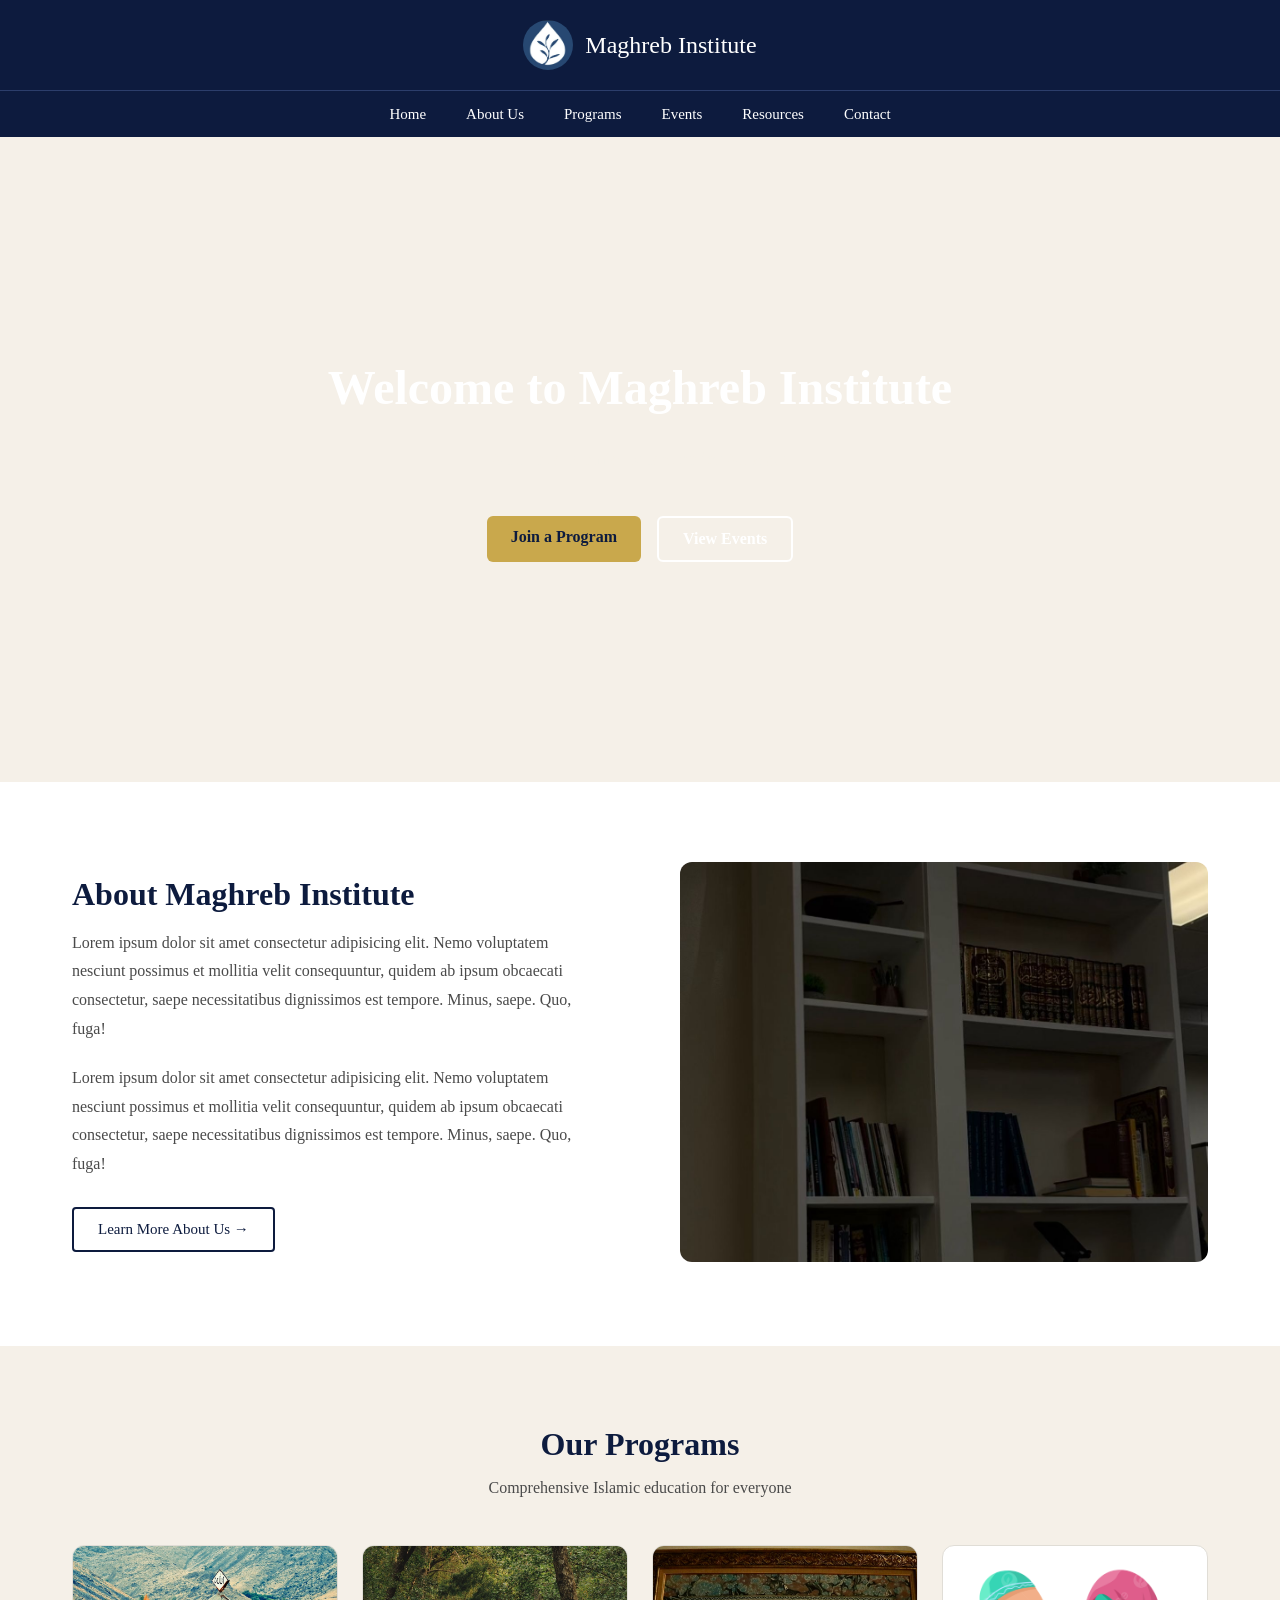
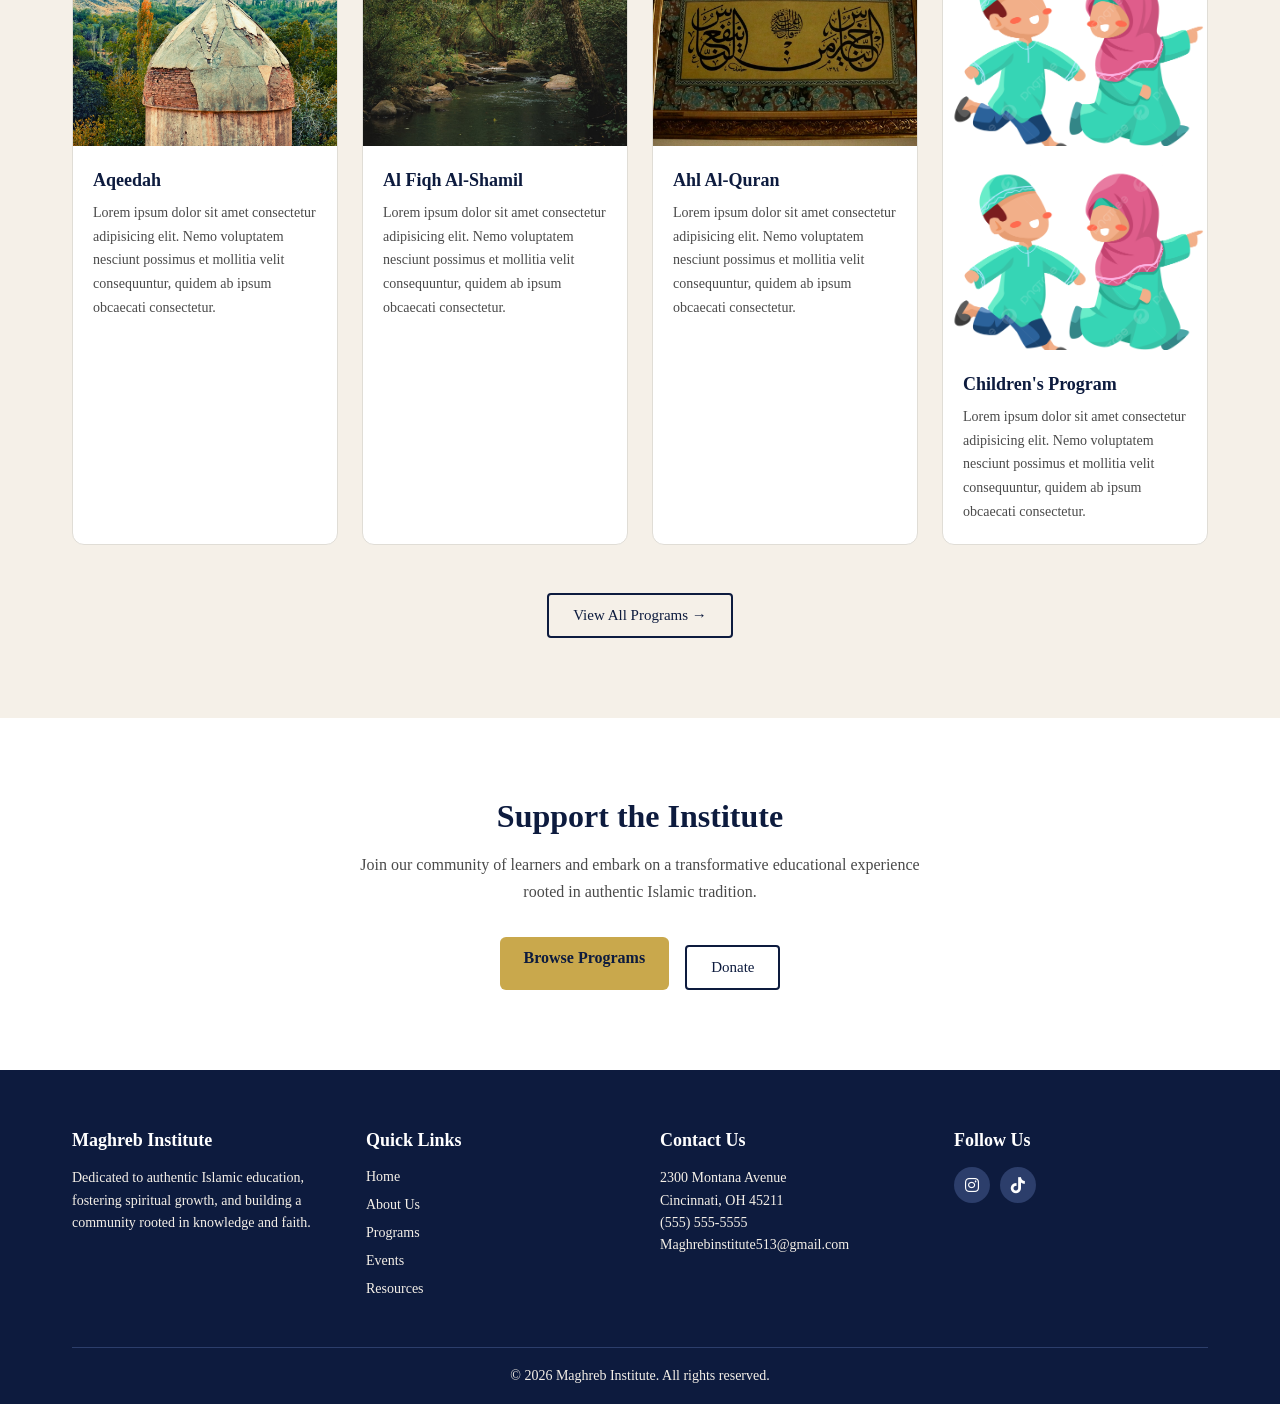
==== commit fb188df2: "Merge branch 'homepage' of https://github.com/mlolomo/MaghrebInstitute into homepage" ====
--- a/index.html
+++ b/index.html
@@ -50,7 +50,7 @@
 
           <p>Lorem ipsum dolor sit amet consectetur adipisicing elit. Nemo voluptatem nesciunt possimus et mollitia velit consequuntur, quidem ab ipsum obcaecati consectetur, saepe necessitatibus dignissimos est tempore. Minus, saepe. Quo, fuga!</p>
 
-          <a href="#" class="btn-outline">Learn More About Us &#8594;</a>
+          <a href="about.html" class="btn-outline">Learn More About Us &#8594;</a>
         </div>
 
         <div class="about-image">
@@ -94,6 +94,7 @@
         </div>
 
         <div class="program-card">
+          <img src="images/children.png" alt="Children's Program">
           <img src="images/children.jpg" alt="Children's Program">
           <div class="program-info">
             <h3>Children's Program</h3>
@@ -164,4 +165,4 @@
 
 
 </body>
-</html>+</html>
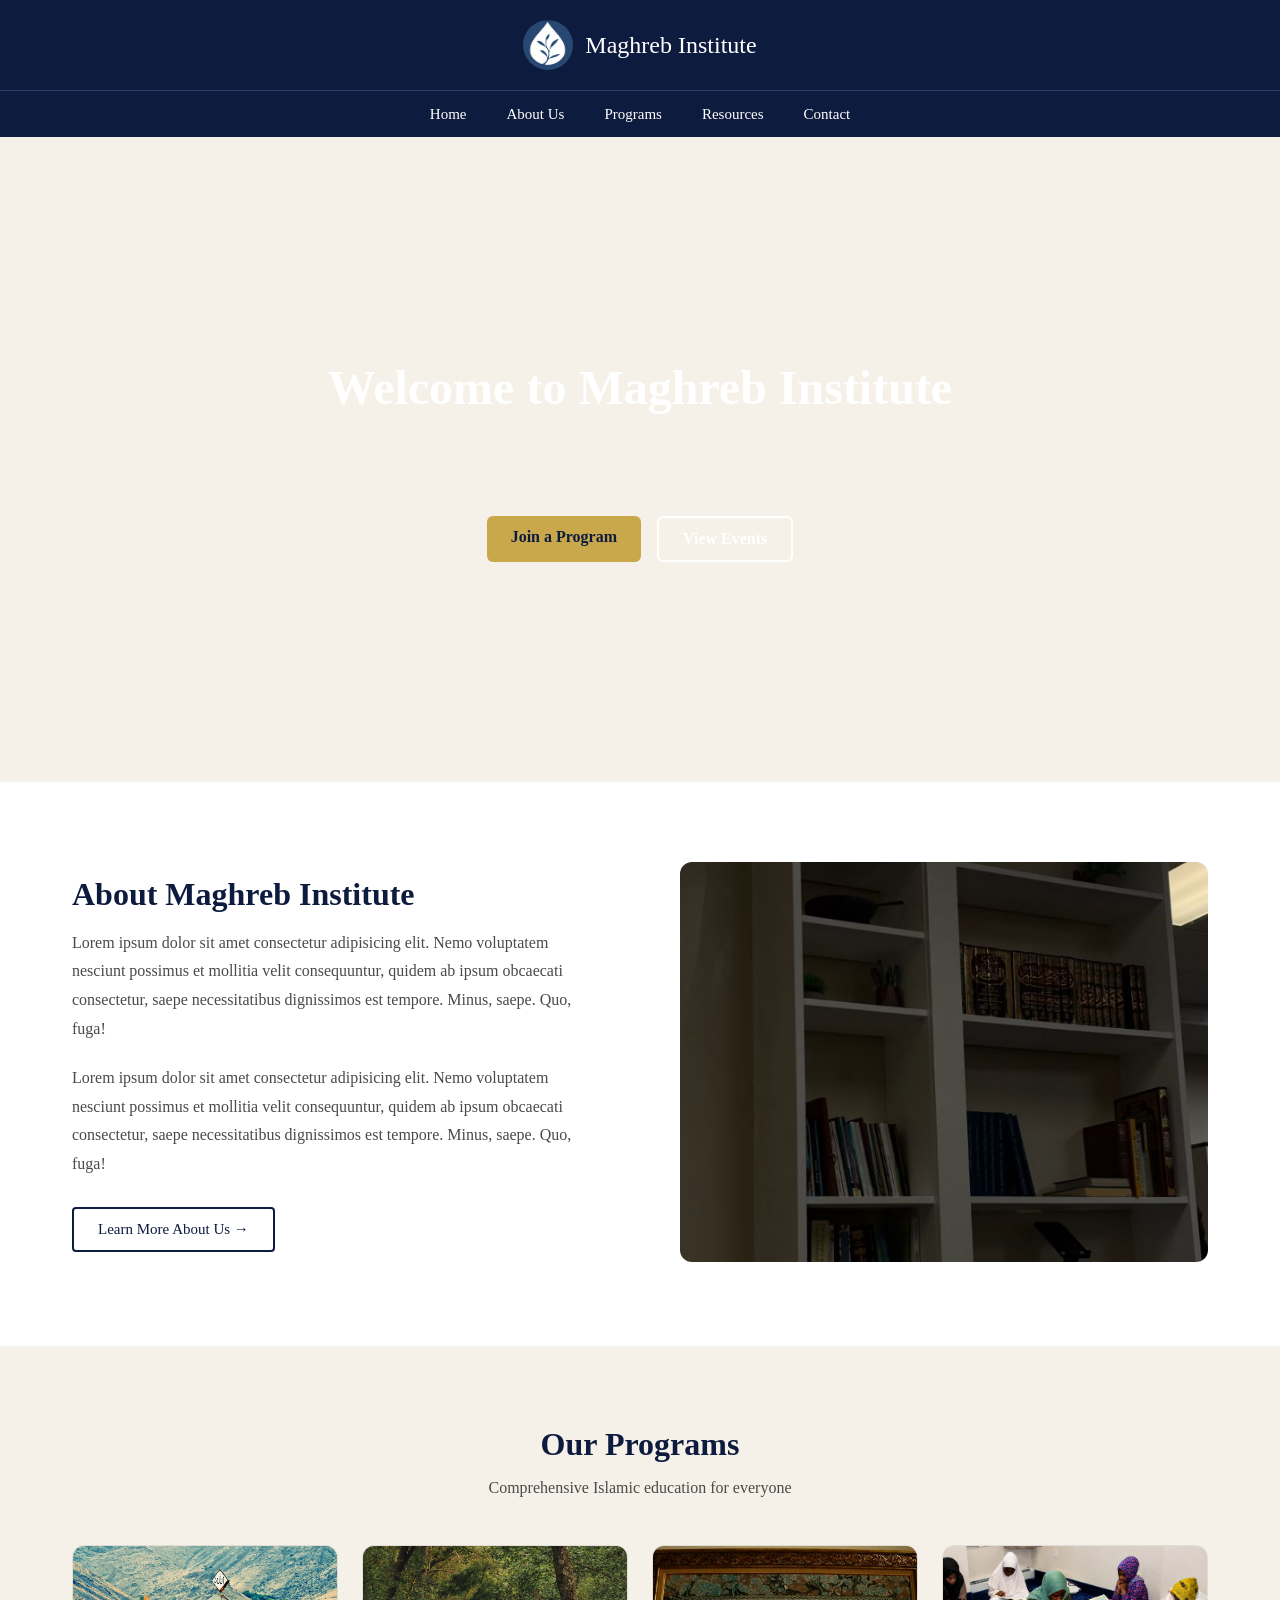
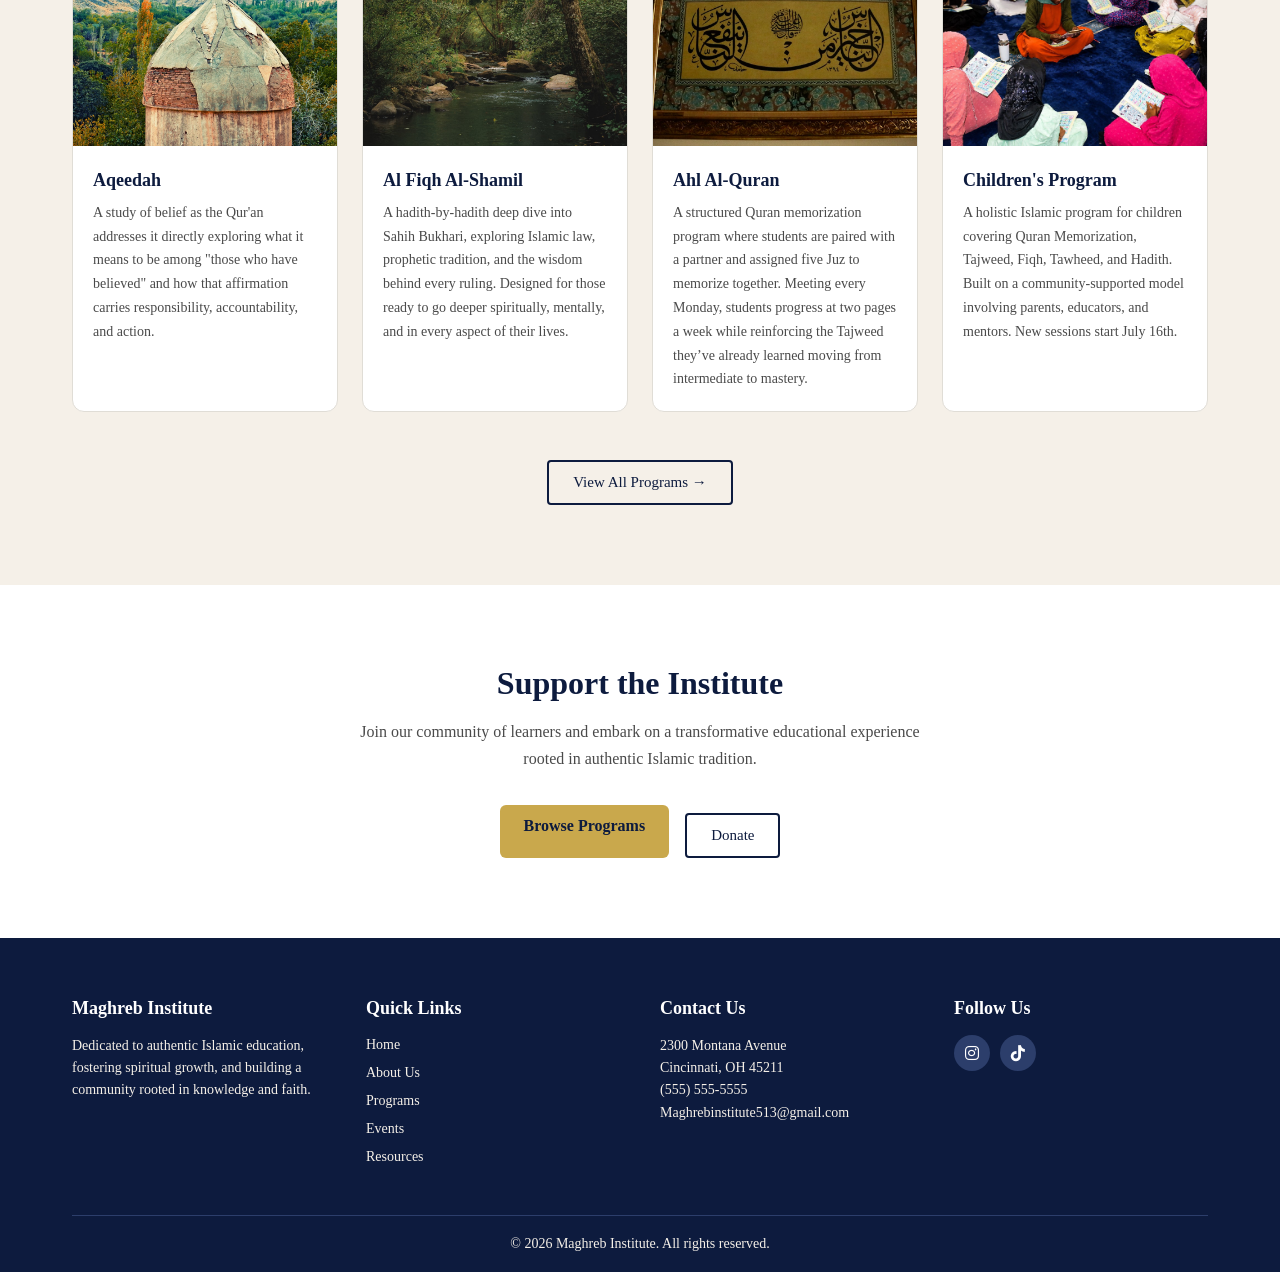
==== commit 615e9242: "page updates" ====
--- a/index.html
+++ b/index.html
@@ -19,7 +19,7 @@
         <li><a href="index.html">Home</a></li>
         <li><a href="about.html">About Us</a></li>
         <li><a href="programs.html">Programs</a></li>
-        <li><a href="#">Events</a></li>
+       <!--<li><a href="#">Events</a></li>-->
         <li><a href="#">Resources</a></li>
         <li><a href="contact.html">Contact</a></li>
         <!--<li><a href="#" class="nav-donate">Donate</a></li>-->
@@ -73,7 +73,7 @@
           <img src="images/aqeedah.jpg" alt="Aqeeda">
           <div class="program-info">
             <h3>Aqeedah</h3>
-            <p>Lorem ipsum dolor sit amet consectetur adipisicing elit. Nemo voluptatem nesciunt possimus et mollitia velit consequuntur, quidem ab ipsum obcaecati consectetur.</p>
+            <p>A study of belief as the Qur'an addresses it directly exploring what it means to be among "those who have believed" and how that affirmation carries responsibility, accountability, and action.</p>
           </div>
         </div>
 
@@ -81,7 +81,7 @@
           <img src="images/fiqh.jpg" alt="Al Fiqh Al Shamil">
           <div class="program-info">
             <h3>Al Fiqh Al-Shamil</h3>
-            <p>Lorem ipsum dolor sit amet consectetur adipisicing elit. Nemo voluptatem nesciunt possimus et mollitia velit consequuntur, quidem ab ipsum obcaecati consectetur.</p>
+            <p>A hadith-by-hadith deep dive into Sahih Bukhari, exploring Islamic law, prophetic tradition, and the wisdom behind every ruling. Designed for those ready to go deeper spiritually, mentally, and in every aspect of their lives.</p>
           </div>
         </div>
 
@@ -89,16 +89,15 @@
           <img src="images/quran.jpg" alt="Ahl Ul Quran">
           <div class="program-info">
             <h3>Ahl Al-Quran</h3>
-            <p>Lorem ipsum dolor sit amet consectetur adipisicing elit. Nemo voluptatem nesciunt possimus et mollitia velit consequuntur, quidem ab ipsum obcaecati consectetur.</p>
+            <p>A structured Quran memorization program where students are paired with a partner and assigned five Juz to memorize together. Meeting every Monday, students progress at two pages a week while reinforcing the Tajweed they’ve already learned moving from intermediate to mastery.</p>
           </div>
         </div>
 
         <div class="program-card">
-          <img src="images/children.png" alt="Children's Program">
-          <img src="images/children.jpg" alt="Children's Program">
+          <img src="images/ch.jpg" alt="Children's Program">
           <div class="program-info">
             <h3>Children's Program</h3>
-            <p>Lorem ipsum dolor sit amet consectetur adipisicing elit. Nemo voluptatem nesciunt possimus et mollitia velit consequuntur, quidem ab ipsum obcaecati consectetur.</p>
+            <p>A holistic Islamic program for children covering Quran Memorization, Tajweed, Fiqh, Tawheed, and Hadith. Built on a community-supported model involving parents, educators, and mentors. New sessions start July 16th.</p>
           </div>
         </div>
 
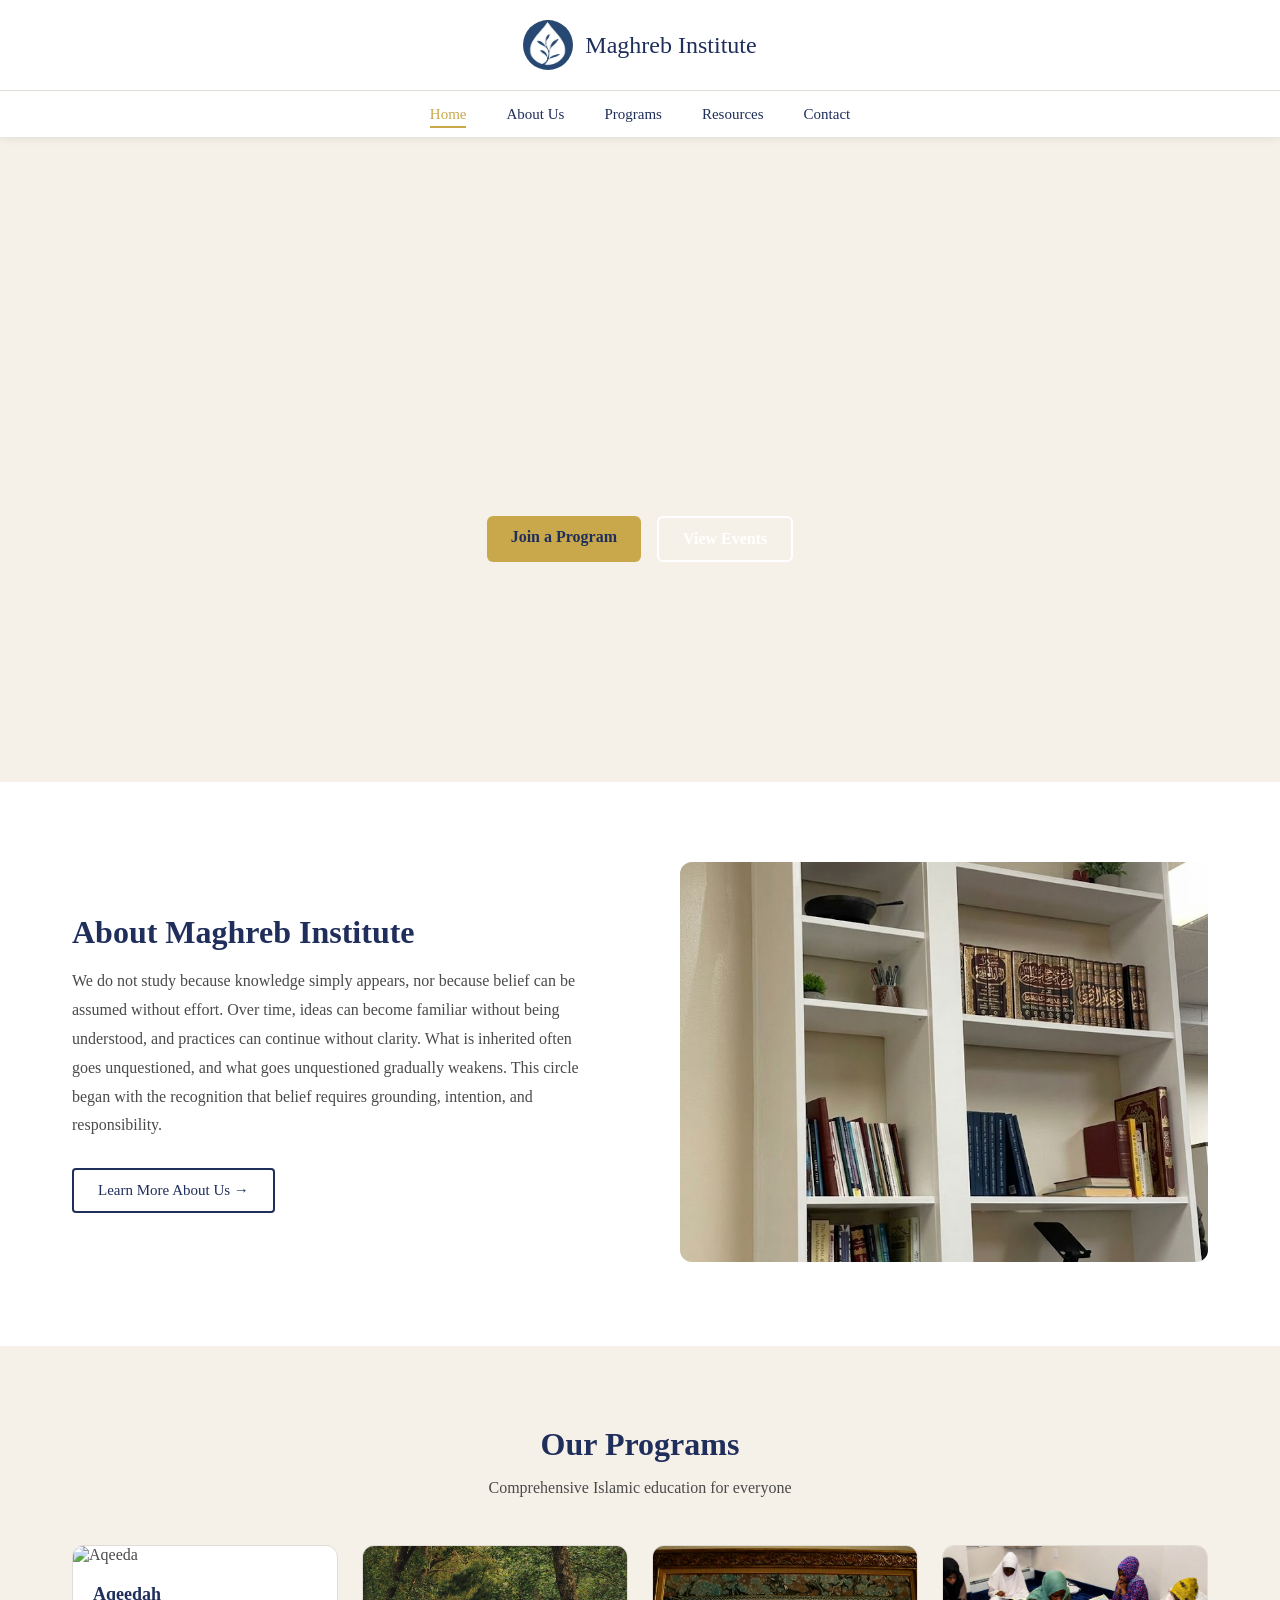
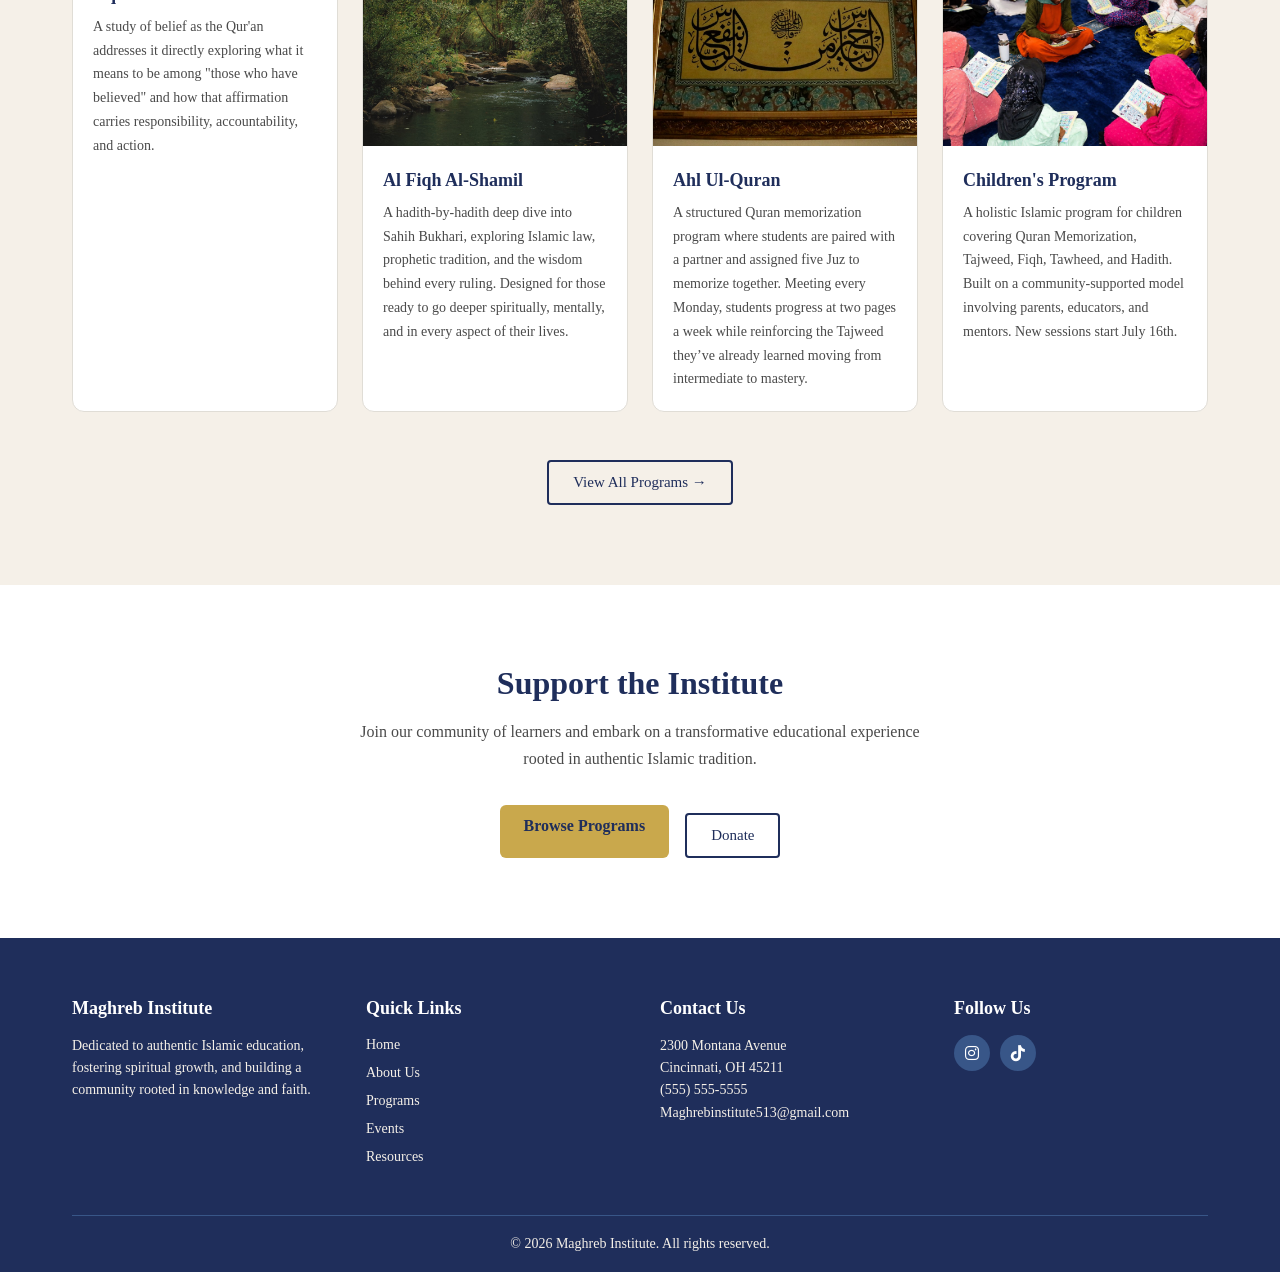
==== commit a7f23b0b: "All pages updated" ====
--- a/index.html
+++ b/index.html
@@ -16,7 +16,7 @@
 
     <div class="nav-bottom">
       <ul class="nav-links">
-        <li><a href="index.html">Home</a></li>
+        <li><a href="index.html" class="active">Home</a></li>
         <li><a href="about.html">About Us</a></li>
         <li><a href="programs.html">Programs</a></li>
        <!--<li><a href="#">Events</a></li>-->
@@ -34,7 +34,7 @@
       <p>Authentic Islamic Education for All Ages</p>
 
       <div class="hero-buttons">
-        <a href="#" class="btn-primary">Join a Program</a>
+        <a href="programs.html" class="btn-primary">Join a Program</a>
         <a href="#" class="btn-secondary">View Events</a>
       </div>
 
@@ -46,15 +46,14 @@
 
         <div class="about-text">
           <h2 class="section-title">About Maghreb Institute</h2>
-          <p>Lorem ipsum dolor sit amet consectetur adipisicing elit. Nemo voluptatem nesciunt possimus et mollitia velit consequuntur, quidem ab ipsum obcaecati consectetur, saepe necessitatibus dignissimos est tempore. Minus, saepe. Quo, fuga!</p>
+          <p>We do not study because knowledge simply appears, nor because belief can be assumed without effort. Over time, ideas can become familiar without being understood, and practices can continue without clarity. What is inherited often goes unquestioned, and what goes unquestioned gradually weakens. This circle began with the recognition that belief requires grounding, intention, and responsibility.</p>
 
-          <p>Lorem ipsum dolor sit amet consectetur adipisicing elit. Nemo voluptatem nesciunt possimus et mollitia velit consequuntur, quidem ab ipsum obcaecati consectetur, saepe necessitatibus dignissimos est tempore. Minus, saepe. Quo, fuga!</p>
 
           <a href="about.html" class="btn-outline">Learn More About Us &#8594;</a>
         </div>
 
         <div class="about-image">
-          <img src="images/aboutmagh.jpg" alt="About Maghreb Institute">
+          <img src="images/liabout.jpg" alt="About Maghreb Institute">
         </div>
       </div>
     </div>
@@ -70,7 +69,7 @@
       <div class="programs-grid">
 
         <div class="program-card">
-          <img src="images/aqeedah.jpg" alt="Aqeeda">
+          <img src="images/aqeed.jpg" alt="Aqeeda">
           <div class="program-info">
             <h3>Aqeedah</h3>
             <p>A study of belief as the Qur'an addresses it directly exploring what it means to be among "those who have believed" and how that affirmation carries responsibility, accountability, and action.</p>
@@ -88,7 +87,7 @@
         <div class="program-card">
           <img src="images/quran.jpg" alt="Ahl Ul Quran">
           <div class="program-info">
-            <h3>Ahl Al-Quran</h3>
+            <h3>Ahl Ul-Quran</h3>
             <p>A structured Quran memorization program where students are paired with a partner and assigned five Juz to memorize together. Meeting every Monday, students progress at two pages a week while reinforcing the Tajweed they’ve already learned moving from intermediate to mastery.</p>
           </div>
         </div>
@@ -104,7 +103,7 @@
       </div>
 
       <div class="section-footer">
-        <a href="#" class="btn-outline">View All Programs &#8594;</a>
+        <a href="programs.html" class="btn-outline">View All Programs &#8594;</a>
       </div>
     </div>
   </section>
@@ -114,7 +113,7 @@
       <p>Join our community of learners and embark on a transformative
         educational experience rooted in authentic Islamic tradition.</p>
       <div class="cta-buttons">
-        <a href="#" class="btn-primary">Browse Programs</a>
+        <a href="programs.html" class="btn-primary">Browse Programs</a>
         <a href="#" class="btn-outline">Donate</a>
       </div>
     </div>
--- a/css/style.css
+++ b/css/style.css
@@ -1,6 +1,6 @@
 :root {
-    --navy: #0D1B3E;
-    --navy-mid: #2C3E6B;
+    --navy: #1F2E5B;
+    --navy-mid: #385688;
     --gold: #C9A84C;
     --cream: #F5F0E8;
     --white: #FFFFFF;
@@ -82,9 +82,13 @@
 
 /* ── Nav Bar ── */
 nav {
-    background-color: var(--navy);
+    background-color: var(--white);
     padding: 20px 0 0 0;
     text-align: center;
+    position: sticky;
+    top: 0;
+    z-index: 100;
+    box-shadow: 0 2px 8px rgba(0, 0, 0, 0.08);
 }
 
 .nav-top {
@@ -102,12 +106,12 @@
 }
 
 .nav-top span {
-    color: var(--white);
+    color: var(--navy);
     font-size: 24px;
 }
 
 .nav-bottom {
-    border-top: 1px solid var(--navy-mid);
+    border-top: 1px solid #e0ddd6;
     padding: 14px 32px;
     display: flex;
     align-items: center;
@@ -122,9 +126,19 @@
 }
 
 .nav-links a {
-    color: var(--white);
+    color: var(--navy);
     text-decoration: none;
     font-size: 15px;
+    transition: color 0.2s ease;
+}
+
+.nav-links a:hover {
+    color: var(--gold);
+}
+.nav-links a.active {
+    color: var(--gold);
+    border-bottom: 2px solid var(--gold);
+    padding-bottom: 4px;
 }
 
 .nav-donate {
@@ -154,7 +168,7 @@
 }
 
 #hero h1 {
-    color: var(--white);
+    color: var(--cream);
     font-size: 48px;
     margin-bottom: 24px;
     line-height: 1.3;
@@ -261,6 +275,8 @@
 .collage > div {
     overflow: hidden;
     border-radius: 0.5rem;
+    position: relative;
+    cursor: pointer;
 }
 
 .collage img {
@@ -285,6 +301,63 @@
 .collage :nth-child(11) { grid-area: eleven; }
 .collage :nth-child(12) { grid-area: twelve; }
 
+/* ── Collage lightbox ── */
+.lightbox {
+    display: none;
+    position: fixed;
+    z-index: 1000;
+    top: 0;
+    left: 0;
+    width: 100%;
+    height: 100%;
+    background: rgba(27, 41, 75, 0.92);
+    align-items: center;
+    justify-content: center;
+    flex-direction: column;
+}
+
+.lightbox.active {
+    display: flex;
+}
+
+.lightbox-img {
+    max-width: 85vw;
+    max-height: 75vh;
+    border: 3px solid var(--gold);
+    border-radius: 8px;
+}
+
+.lightbox-close {
+    position: absolute;
+    top: 24px;
+    right: 36px;
+    color: var(--white);
+    font-size: 2.2rem;
+    cursor: pointer;
+    line-height: 1;
+}
+
+.lightbox-prev,
+.lightbox-next {
+    position: absolute;
+    top: 50%;
+    transform: translateY(-50%);
+    color: var(--white);
+    font-size: 2rem;
+    cursor: pointer;
+    padding: 10px;
+    user-select: none;
+}
+
+.lightbox-prev { left: 20px; }
+.lightbox-next { right: 20px; }
+
+.lightbox-prev:hover,
+.lightbox-next:hover,
+.lightbox-close:hover {
+    color: var(--gold);
+}
+
 /* ── Programs Section (Homepage) ── */
 #programs {
     background-color: var(--cream);
@@ -444,7 +517,7 @@
     left: 0;
     width: 100%;
     height: 100%;
-    background-color: rgba(13, 27, 62, 0.65);
+    background-color: rgba(27, 41, 75, 0.65);
 }
 
 .programs-hero-content {
@@ -482,6 +555,7 @@
 .program-row img {
     width: 340px;
     min-width: 340px;
+    height: 530px;
     object-fit: cover;
 }
 
@@ -589,7 +663,7 @@
 
 /* ── Contact Page ── */
 #contact-hero {
-    background-image: url('../images/exampl1.jpg');
+    background-image: url('../images/trial.jpg');
     background-size: cover;
     background-position: center;
     padding: 120px 32px;
@@ -604,7 +678,7 @@
     left: 0;
     width: 100%;
     height: 100%;
-    background-color: rgba(13, 27, 62, 0.65);
+    background-color: rgba(27, 41, 75, 0.65);
 }
 
 #contact-section {
